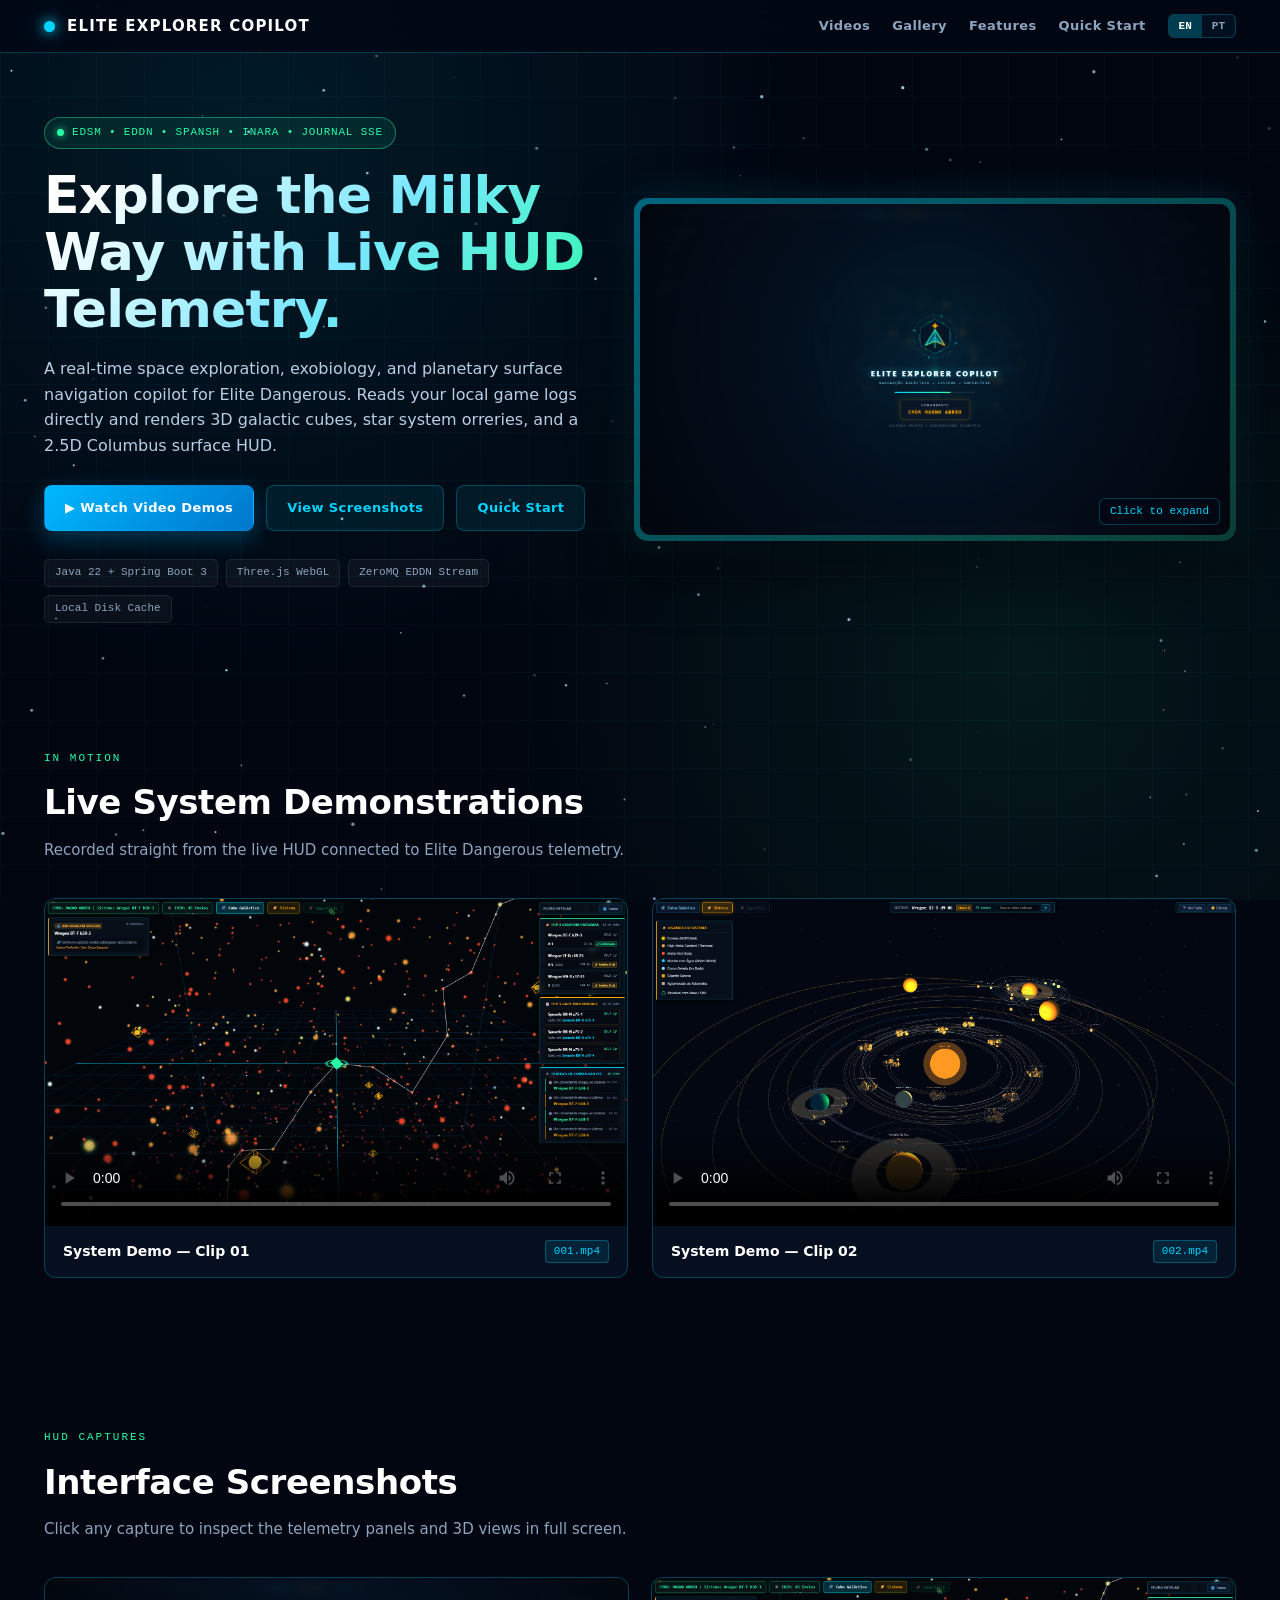
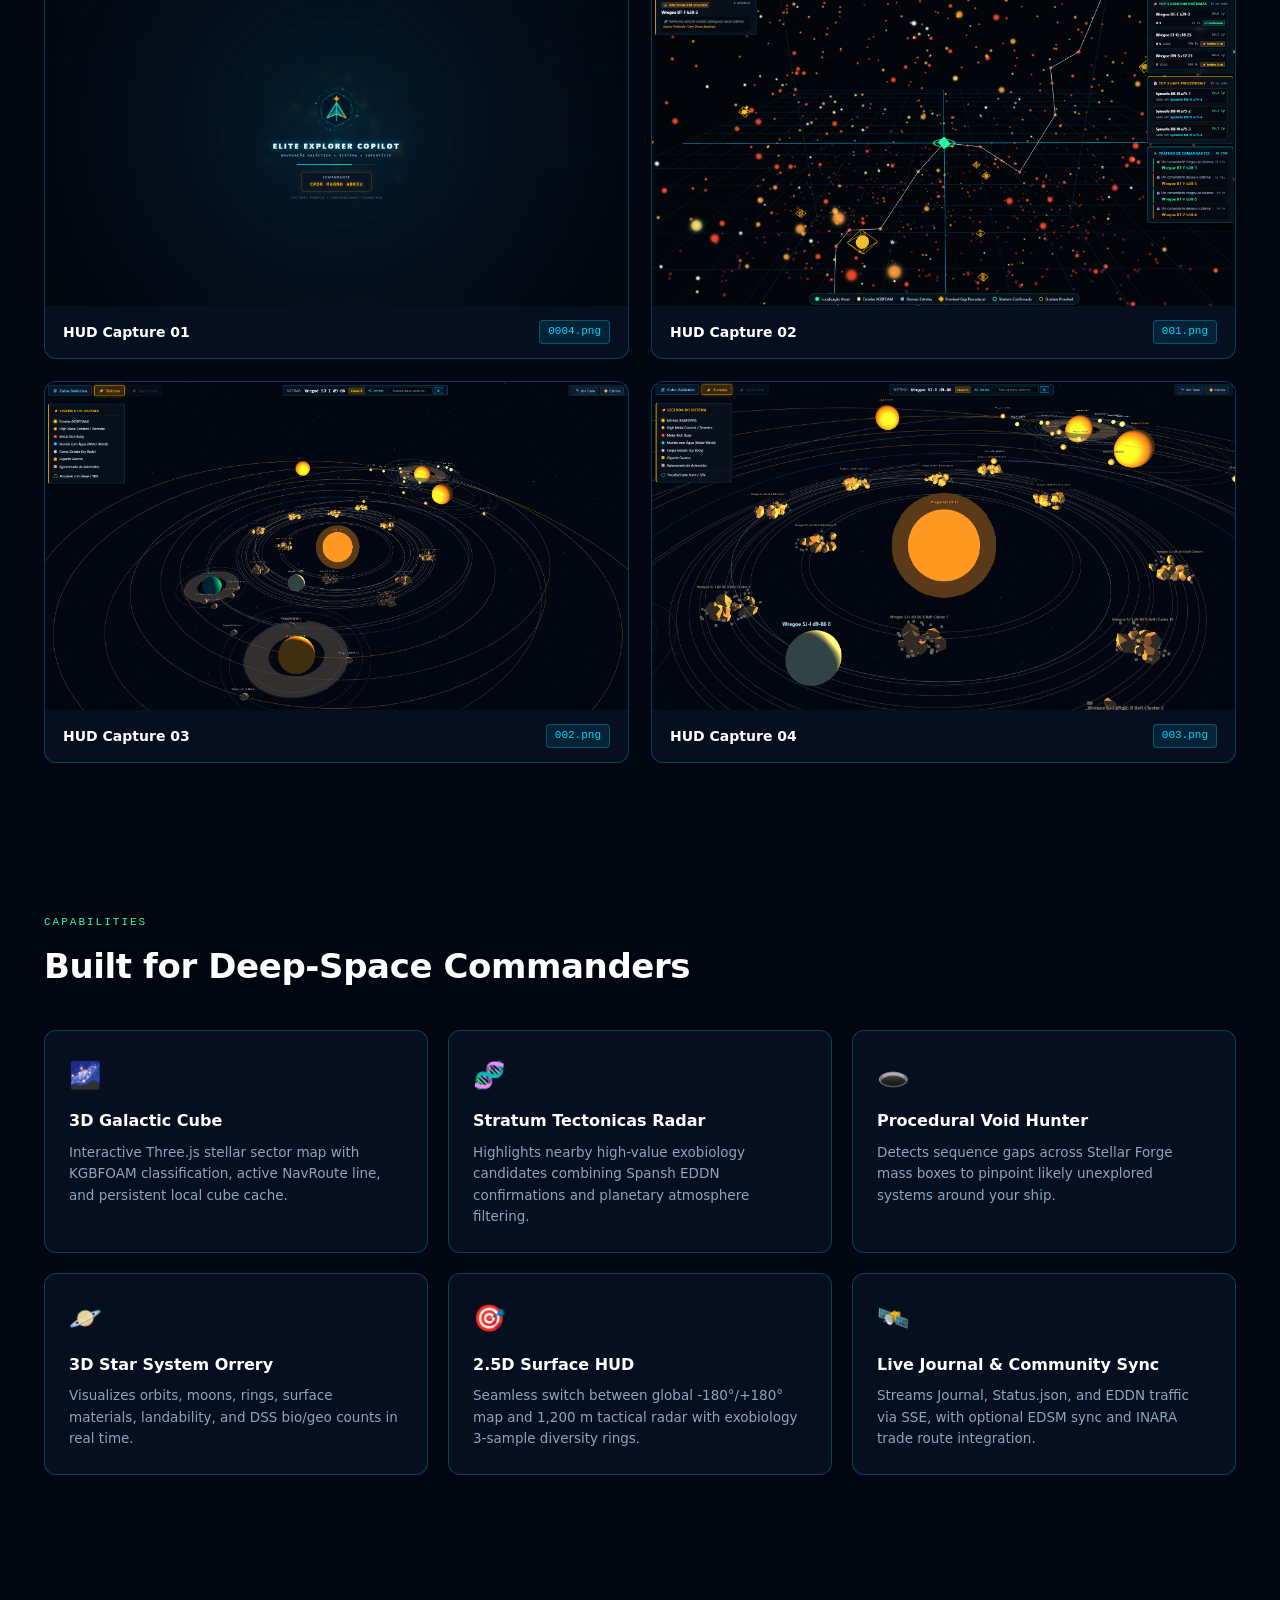
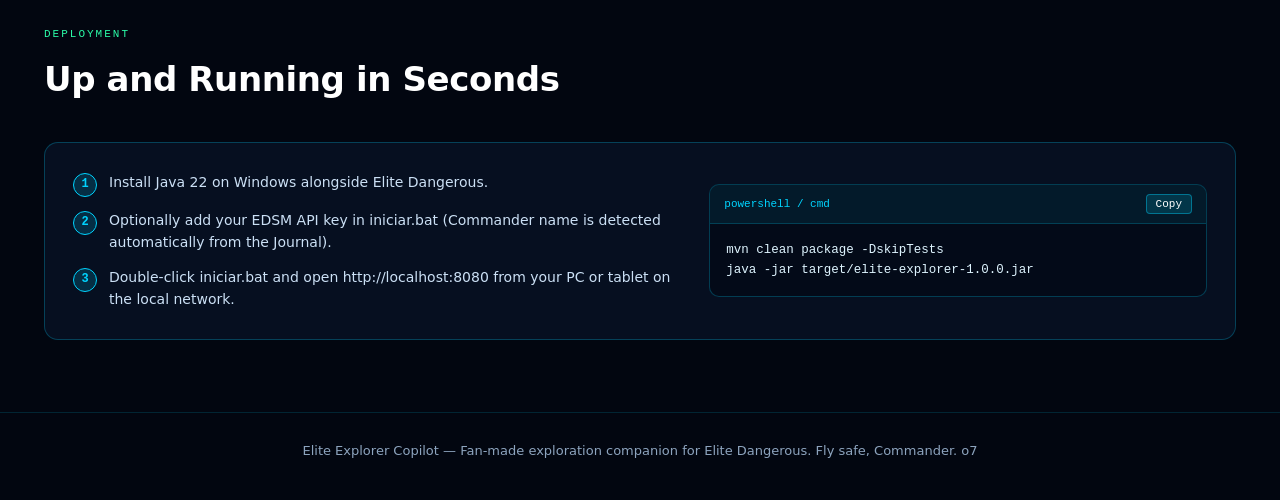
==== docs/index.html @ 56925054 "Moving page to docs folder" ====
<!DOCTYPE html>
<html lang="en">
<head>
    <meta charset="UTF-8">
    <meta name="viewport" content="width=device-width, initial-scale=1.0">
    <title>Elite Explorer Copilot — Galactic, System &amp; Surface Navigation</title>
    <style>
        :root {
            --bg-deep: #020610;
            --bg-panel: rgba(8, 19, 38, 0.78);
            --bg-panel-solid: #081326;
            --border-cyan: rgba(0, 212, 255, 0.25);
            --border-bright: rgba(0, 212, 255, 0.65);
            --cyan: #00d4ff;
            --emerald: #2bfca8;
            --amber: #ffaa00;
            --text-main: #e6f3ff;
            --text-muted: #8da4be;
            --font-sans: 'Segoe UI', system-ui, -apple-system, BlinkMacSystemFont, Roboto, sans-serif;
            --font-mono: 'Cascadia Code', 'Fira Code', Consolas, monospace;
        }

        * {
            box-sizing: border-box;
            margin: 0;
            padding: 0;
        }

        html {
            scroll-behavior: smooth;
        }

        body {
            background: var(--bg-deep);
            color: var(--text-main);
            font-family: var(--font-sans);
            line-height: 1.6;
            overflow-x: hidden;
        }

        /* Starfield background canvas */
        #starfield {
            position: fixed;
            inset: 0;
            width: 100%;
            height: 100%;
            z-index: -2;
            pointer-events: none;
        }

        .bg-grid-overlay {
            position: fixed;
            inset: 0;
            z-index: -1;
            pointer-events: none;
            background-image:
                radial-gradient(circle at 20% 15%, rgba(0, 212, 255, 0.10), transparent 45%),
                radial-gradient(circle at 80% 75%, rgba(43, 252, 168, 0.08), transparent 45%),
                linear-gradient(rgba(0, 212, 255, 0.03) 1px, transparent 1px),
                linear-gradient(90deg, rgba(0, 212, 255, 0.03) 1px, transparent 1px);
            background-size: 100% 100%, 100% 100%, 48px 48px, 48px 48px;
        }

        /* Navbar */
        .navbar {
            position: sticky;
            top: 0;
            z-index: 100;
            backdrop-filter: blur(14px);
            background: rgba(2, 8, 20, 0.85);
            border-bottom: 1px solid var(--border-cyan);
        }

        .nav-inner {
            max-width: 1240px;
            margin: 0 auto;
            padding: 14px 24px;
            display: flex;
            align-items: center;
            justify-content: space-between;
            gap: 16px;
        }

        .brand {
            display: flex;
            align-items: center;
            gap: 12px;
            text-decoration: none;
            color: #fff;
            font-weight: 700;
            letter-spacing: 1.2px;
            font-size: 15px;
            text-transform: uppercase;
        }

        .brand-dot {
            width: 11px;
            height: 11px;
            border-radius: 50%;
            background: var(--cyan);
            box-shadow: 0 0 12px var(--cyan), 0 0 24px rgba(0, 212, 255, 0.5);
        }

        .nav-links {
            display: flex;
            align-items: center;
            gap: 22px;
            flex-wrap: wrap;
        }

        .nav-links a {
            color: var(--text-muted);
            text-decoration: none;
            font-size: 13px;
            font-weight: 600;
            letter-spacing: 0.4px;
            transition: color 0.2s;
        }

        .nav-links a:hover {
            color: var(--cyan);
        }

        .lang-switch {
            display: inline-flex;
            border: 1px solid var(--border-cyan);
            border-radius: 6px;
            overflow: hidden;
            background: rgba(0, 212, 255, 0.05);
        }

        .lang-btn {
            background: transparent;
            border: none;
            color: var(--text-muted);
            font-family: var(--font-mono);
            font-size: 11px;
            font-weight: 700;
            padding: 5px 10px;
            cursor: pointer;
            transition: all 0.2s;
        }

        .lang-btn.active {
            background: rgba(0, 212, 255, 0.22);
            color: #fff;
        }

        /* Layout */
        .container {
            max-width: 1240px;
            margin: 0 auto;
            padding: 0 24px;
        }

        section {
            padding: 72px 0;
        }

        .section-header {
            margin-bottom: 36px;
        }

        .section-kicker {
            display: inline-block;
            font-family: var(--font-mono);
            font-size: 11px;
            letter-spacing: 2px;
            text-transform: uppercase;
            color: var(--emerald);
            margin-bottom: 8px;
        }

        .section-title {
            font-size: clamp(24px, 3vw, 34px);
            font-weight: 800;
            letter-spacing: -0.4px;
            color: #fff;
        }

        .section-subtitle {
            color: var(--text-muted);
            max-width: 680px;
            margin-top: 8px;
            font-size: 15px;
        }

        /* Hero */
        .hero {
            padding: 64px 0 48px;
        }

        .hero-grid {
            display: grid;
            grid-template-columns: 1.05fr 1.15fr;
            gap: 40px;
            align-items: center;
        }

        .status-pill {
            display: inline-flex;
            align-items: center;
            gap: 8px;
            padding: 6px 12px;
            border-radius: 999px;
            border: 1px solid rgba(43, 252, 168, 0.4);
            background: rgba(43, 252, 168, 0.08);
            color: var(--emerald);
            font-family: var(--font-mono);
            font-size: 11px;
            letter-spacing: 0.8px;
            margin-bottom: 18px;
        }

        .pulse {
            width: 7px;
            height: 7px;
            border-radius: 50%;
            background: var(--emerald);
            box-shadow: 0 0 8px var(--emerald);
            animation: pulseAnim 1.8s infinite ease-in-out;
        }

        @keyframes pulseAnim {
            0%, 100% { transform: scale(0.9); opacity: 0.65; }
            50% { transform: scale(1.25); opacity: 1; }
        }

        .hero h1 {
            font-size: clamp(32px, 4.4vw, 52px);
            line-height: 1.1;
            font-weight: 900;
            letter-spacing: -0.8px;
            margin-bottom: 18px;
            background: linear-gradient(135deg, #ffffff 10%, #7ae7ff 55%, #2bfca8 100%);
            -webkit-background-clip: text;
            background-clip: text;
            color: transparent;
        }

        .hero-desc {
            font-size: 16px;
            color: #b9cee4;
            margin-bottom: 26px;
            max-width: 560px;
        }

        .hero-actions {
            display: flex;
            flex-wrap: wrap;
            gap: 12px;
            margin-bottom: 28px;
        }

        .btn {
            display: inline-flex;
            align-items: center;
            gap: 8px;
            padding: 12px 20px;
            border-radius: 8px;
            font-size: 13px;
            font-weight: 700;
            letter-spacing: 0.4px;
            text-decoration: none;
            cursor: pointer;
            border: 1px solid transparent;
            transition: transform 0.18s, box-shadow 0.2s, border-color 0.2s, background 0.2s;
        }

        .btn:hover {
            transform: translateY(-2px);
        }

        .btn-primary {
            background: linear-gradient(135deg, #00b8ff, #0077cc);
            color: #fff;
            box-shadow: 0 8px 24px rgba(0, 180, 255, 0.28);
        }

        .btn-secondary {
            background: rgba(0, 212, 255, 0.08);
            border-color: var(--border-cyan);
            color: var(--cyan);
        }

        .btn-secondary:hover {
            border-color: var(--border-bright);
            background: rgba(0, 212, 255, 0.14);
        }

        .tech-badges {
            display: flex;
            flex-wrap: wrap;
            gap: 8px;
        }

        .tech-badge {
            font-family: var(--font-mono);
            font-size: 11px;
            color: var(--text-muted);
            padding: 4px 10px;
            border-radius: 5px;
            background: rgba(255, 255, 255, 0.04);
            border: 1px solid rgba(255, 255, 255, 0.08);
        }

        .hero-frame {
            position: relative;
            border-radius: 14px;
            padding: 6px;
            background: linear-gradient(145deg, rgba(0, 212, 255, 0.45), rgba(43, 252, 168, 0.2));
            box-shadow: 0 24px 60px rgba(0, 0, 0, 0.65), 0 0 40px rgba(0, 212, 255, 0.14);
            cursor: zoom-in;
        }

        .hero-frame img {
            width: 100%;
            display: block;
            border-radius: 10px;
            background: #020813;
        }

        .hero-frame-tag {
            position: absolute;
            bottom: 16px;
            right: 16px;
            background: rgba(2, 8, 20, 0.85);
            border: 1px solid var(--border-cyan);
            color: var(--cyan);
            font-family: var(--font-mono);
            font-size: 11px;
            padding: 4px 10px;
            border-radius: 6px;
        }

        /* Video Showcase */
        .video-grid {
            display: grid;
            grid-template-columns: repeat(2, minmax(0, 1fr));
            gap: 24px;
        }

        .media-card {
            background: var(--bg-panel);
            border: 1px solid var(--border-cyan);
            border-radius: 12px;
            overflow: hidden;
            transition: transform 0.22s, border-color 0.22s, box-shadow 0.22s;
        }

        .media-card:hover {
            transform: translateY(-4px);
            border-color: var(--border-bright);
            box-shadow: 0 18px 42px rgba(0, 212, 255, 0.14);
        }

        .video-wrapper {
            position: relative;
            background: #000;
            aspect-ratio: 16 / 9;
        }

        .video-wrapper video {
            width: 100%;
            height: 100%;
            display: block;
            object-fit: cover;
        }

        .media-meta {
            padding: 14px 18px;
            display: flex;
            align-items: center;
            justify-content: space-between;
            gap: 12px;
        }

        .media-title {
            font-size: 14px;
            font-weight: 700;
            color: #fff;
        }

        .media-code {
            font-family: var(--font-mono);
            font-size: 11px;
            color: var(--cyan);
            background: rgba(0, 212, 255, 0.1);
            border: 1px solid rgba(0, 212, 255, 0.3);
            padding: 2px 8px;
            border-radius: 4px;
        }

        /* Screenshots Gallery */
        .gallery-grid {
            display: grid;
            grid-template-columns: repeat(2, minmax(0, 1fr));
            gap: 22px;
        }

        .shot-card {
            position: relative;
            background: var(--bg-panel);
            border: 1px solid var(--border-cyan);
            border-radius: 12px;
            overflow: hidden;
            cursor: zoom-in;
            transition: transform 0.22s, border-color 0.22s, box-shadow 0.22s;
        }

        .shot-card:hover {
            transform: translateY(-4px);
            border-color: var(--emerald);
            box-shadow: 0 18px 42px rgba(43, 252, 168, 0.14);
        }

        .shot-card img {
            width: 100%;
            aspect-ratio: 16 / 9;
            object-fit: cover;
            display: block;
            background: #020813;
            transition: transform 0.35s ease;
        }

        .shot-card:hover img {
            transform: scale(1.02);
        }

        /* Features */
        .features-grid {
            display: grid;
            grid-template-columns: repeat(3, minmax(0, 1fr));
            gap: 20px;
        }

        .feature-card {
            background: var(--bg-panel);
            border: 1px solid var(--border-cyan);
            border-radius: 12px;
            padding: 24px;
            transition: border-color 0.2s, transform 0.2s;
        }

        .feature-card:hover {
            border-color: var(--border-bright);
            transform: translateY(-3px);
        }

        .feature-icon {
            font-size: 26px;
            margin-bottom: 12px;
            display: inline-block;
        }

        .feature-card h3 {
            font-size: 16px;
            color: #fff;
            margin-bottom: 8px;
        }

        .feature-card p {
            font-size: 13.5px;
            color: var(--text-muted);
        }

        /* Quick Start */
        .quickstart-box {
            background: var(--bg-panel);
            border: 1px solid var(--border-cyan);
            border-radius: 14px;
            padding: 28px;
            display: grid;
            grid-template-columns: 1.1fr 0.9fr;
            gap: 28px;
            align-items: center;
        }

        .steps-list {
            list-style: none;
            display: grid;
            gap: 12px;
        }

        .steps-list li {
            display: flex;
            align-items: flex-start;
            gap: 12px;
            font-size: 14px;
            color: #cbe0f5;
        }

        .step-num {
            flex-shrink: 0;
            width: 24px;
            height: 24px;
            border-radius: 50%;
            background: rgba(0, 212, 255, 0.16);
            border: 1px solid var(--cyan);
            color: var(--cyan);
            font-family: var(--font-mono);
            font-size: 12px;
            font-weight: 700;
            display: grid;
            place-items: center;
            margin-top: 2px;
        }

        .code-panel {
            background: #030a18;
            border: 1px solid rgba(0, 212, 255, 0.25);
            border-radius: 10px;
            overflow: hidden;
        }

        .code-header {
            display: flex;
            justify-content: space-between;
            align-items: center;
            padding: 9px 14px;
            background: rgba(0, 212, 255, 0.08);
            border-bottom: 1px solid rgba(0, 212, 255, 0.2);
            font-family: var(--font-mono);
            font-size: 11px;
            color: var(--cyan);
        }

        .copy-btn {
            background: rgba(0, 212, 255, 0.15);
            border: 1px solid rgba(0, 212, 255, 0.4);
            color: #fff;
            border-radius: 4px;
            font-family: var(--font-mono);
            font-size: 11px;
            padding: 3px 9px;
            cursor: pointer;
        }

        pre {
            padding: 16px;
            font-family: var(--font-mono);
            font-size: 12.5px;
            color: #dff5ff;
            overflow-x: auto;
        }

        /* Lightbox */
        .lightbox {
            position: fixed;
            inset: 0;
            z-index: 999;
            background: rgba(2, 6, 16, 0.92);
            backdrop-filter: blur(8px);
            display: none;
            align-items: center;
            justify-content: center;
            padding: 24px;
        }

        .lightbox.open {
            display: flex;
        }

        .lightbox img {
            max-width: min(94vw, 1500px);
            max-height: 88vh;
            border-radius: 10px;
            border: 1px solid var(--border-bright);
            box-shadow: 0 24px 80px rgba(0, 0, 0, 0.85);
        }

        .lightbox-btn {
            position: fixed;
            background: rgba(8, 19, 38, 0.85);
            border: 1px solid var(--border-bright);
            color: #fff;
            width: 42px;
            height: 42px;
            border-radius: 50%;
            font-size: 18px;
            cursor: pointer;
            display: grid;
            place-items: center;
        }

        .lightbox-close { top: 20px; right: 24px; }
        .lightbox-prev { left: 20px; top: 50%; transform: translateY(-50%); }
        .lightbox-next { right: 20px; top: 50%; transform: translateY(-50%); }

        footer {
            border-top: 1px solid rgba(0, 212, 255, 0.15);
            padding: 28px 0 42px;
            text-align: center;
            color: var(--text-muted);
            font-size: 13px;
        }

        @media (max-width: 960px) {
            .hero-grid,
            .video-grid,
            .gallery-grid,
            .quickstart-box {
                grid-template-columns: 1fr;
            }
            .features-grid {
                grid-template-columns: repeat(2, minmax(0, 1fr));
            }
        }

        @media (max-width: 620px) {
            .features-grid {
                grid-template-columns: 1fr;
            }
            .nav-links {
                gap: 12px;
            }
        }
    </style>
</head>
<body>
    <canvas id="starfield"></canvas>
    <div class="bg-grid-overlay"></div>

    <header class="navbar">
        <div class="nav-inner">
            <a href="#top" class="brand">
                <span class="brand-dot"></span>
                <span>ELITE EXPLORER COPILOT</span>
            </a>
            <nav class="nav-links">
                <a href="#videos" data-i18n="navVideos">Videos</a>
                <a href="#gallery" data-i18n="navGallery">Gallery</a>
                <a href="#features" data-i18n="navFeatures">Features</a>
                <a href="#quickstart" data-i18n="navQuickstart">Quick Start</a>
                <div class="lang-switch" role="group" aria-label="Language switch">
                    <button class="lang-btn active" id="btnEn" type="button">EN</button>
                    <button class="lang-btn" id="btnPt" type="button">PT</button>
                </div>
            </nav>
        </div>
    </header>

    <main id="top" class="container">
        <!-- HERO -->
        <section class="hero">
            <div class="hero-grid">
                <div>
                    <div class="status-pill">
                        <span class="pulse"></span>
                        <span>EDSM • EDDN • SPANSH • INARA • JOURNAL SSE</span>
                    </div>
                    <h1 data-i18n="heroTitle">Explore the Milky Way with Live HUD Telemetry.</h1>
                    <p class="hero-desc" data-i18n="heroDesc">
                        A real-time space exploration, exobiology, and planetary surface navigation copilot for Elite Dangerous.
                        Reads your local game logs directly and renders 3D galactic cubes, star system orreries, and a 2.5D Columbus surface HUD.
                    </p>
                    <div class="hero-actions">
                        <a href="#videos" class="btn btn-primary" data-i18n="ctaVideos">▶ Watch Video Demos</a>
                        <a href="#gallery" class="btn btn-secondary" data-i18n="ctaGallery">View Screenshots</a>
                        <a href="#quickstart" class="btn btn-secondary" data-i18n="ctaDocs">Quick Start</a>
                    </div>
                    <div class="tech-badges">
                        <span class="tech-badge">Java 22 + Spring Boot 3</span>
                        <span class="tech-badge">Three.js WebGL</span>
                        <span class="tech-badge">ZeroMQ EDDN Stream</span>
                        <span class="tech-badge">Local Disk Cache</span>
                    </div>
                </div>

                <div class="hero-frame" data-lightbox="./0004.png">
                    <img src="./0004.png" alt="Elite Explorer Copilot main interface" loading="eager">
                    <span class="hero-frame-tag" data-i18n="clickZoom">Click to expand</span>
                </div>
            </div>
        </section>

        <!-- VIDEOS -->
        <section id="videos">
            <div class="section-header">
                <span class="section-kicker" data-i18n="videosKicker">IN MOTION</span>
                <h2 class="section-title" data-i18n="videosTitle">Live System Demonstrations</h2>
                <p class="section-subtitle" data-i18n="videosSub">
                    Recorded straight from the live HUD connected to Elite Dangerous telemetry.
                </p>
            </div>

            <div class="video-grid">
                <article class="media-card">
                    <div class="video-wrapper">
                        <video controls playsinline preload="metadata" poster="./001.png">
                            <source src="./001.mp4" type="video/mp4">
                        </video>
                    </div>
                    <div class="media-meta">
                        <span class="media-title" data-i18n="video1Title">System Demo — Clip 01</span>
                        <span class="media-code">001.mp4</span>
                    </div>
                </article>

                <article class="media-card">
                    <div class="video-wrapper">
                        <video controls playsinline preload="metadata" poster="./002.png">
                            <source src="./002.mp4" type="video/mp4">
                        </video>
                    </div>
                    <div class="media-meta">
                        <span class="media-title" data-i18n="video2Title">System Demo — Clip 02</span>
                        <span class="media-code">002.mp4</span>
                    </div>
                </article>
            </div>
        </section>

        <!-- GALLERY -->
        <section id="gallery">
            <div class="section-header">
                <span class="section-kicker" data-i18n="galleryKicker">HUD CAPTURES</span>
                <h2 class="section-title" data-i18n="galleryTitle">Interface Screenshots</h2>
                <p class="section-subtitle" data-i18n="gallerySub">
                    Click any capture to inspect the telemetry panels and 3D views in full screen.
                </p>
            </div>

            <div class="gallery-grid">
                <figure class="shot-card" data-lightbox="./0004.png">
                    <img src="./0004.png" alt="Elite Explorer Copilot capture 0004" loading="lazy">
                    <figcaption class="media-meta">
                        <span class="media-title" data-i18n="shot1">HUD Capture 01</span>
                        <span class="media-code">0004.png</span>
                    </figcaption>
                </figure>

                <figure class="shot-card" data-lightbox="./001.png">
                    <img src="./001.png" alt="Elite Explorer Copilot capture 001" loading="lazy">
                    <figcaption class="media-meta">
                        <span class="media-title" data-i18n="shot2">HUD Capture 02</span>
                        <span class="media-code">001.png</span>
                    </figcaption>
                </figure>

                <figure class="shot-card" data-lightbox="./002.png">
                    <img src="./002.png" alt="Elite Explorer Copilot capture 002" loading="lazy">
                    <figcaption class="media-meta">
                        <span class="media-title" data-i18n="shot3">HUD Capture 03</span>
                        <span class="media-code">002.png</span>
                    </figcaption>
                </figure>

                <figure class="shot-card" data-lightbox="./003.png">
                    <img src="./003.png" alt="Elite Explorer Copilot capture 003" loading="lazy">
                    <figcaption class="media-meta">
                        <span class="media-title" data-i18n="shot4">HUD Capture 04</span>
                        <span class="media-code">003.png</span>
                    </figcaption>
                </figure>
            </div>
        </section>

        <!-- FEATURES -->
        <section id="features">
            <div class="section-header">
                <span class="section-kicker" data-i18n="featuresKicker">CAPABILITIES</span>
                <h2 class="section-title" data-i18n="featuresTitle">Built for Deep-Space Commanders</h2>
            </div>

            <div class="features-grid">
                <div class="feature-card">
                    <span class="feature-icon">🌌</span>
                    <h3 data-i18n="f1Title">3D Galactic Cube</h3>
                    <p data-i18n="f1Desc">Interactive Three.js stellar sector map with KGBFOAM classification, active NavRoute line, and persistent local cube cache.</p>
                </div>

                <div class="feature-card">
                    <span class="feature-icon">🧬</span>
                    <h3 data-i18n="f2Title">Stratum Tectonicas Radar</h3>
                    <p data-i18n="f2Desc">Highlights nearby high-value exobiology candidates combining Spansh EDDN confirmations and planetary atmosphere filtering.</p>
                </div>

                <div class="feature-card">
                    <span class="feature-icon">🕳️</span>
                    <h3 data-i18n="f3Title">Procedural Void Hunter</h3>
                    <p data-i18n="f3Desc">Detects sequence gaps across Stellar Forge mass boxes to pinpoint likely unexplored systems around your ship.</p>
                </div>

                <div class="feature-card">
                    <span class="feature-icon">🪐</span>
                    <h3 data-i18n="f4Title">3D Star System Orrery</h3>
                    <p data-i18n="f4Desc">Visualizes orbits, moons, rings, surface materials, landability, and DSS bio/geo counts in real time.</p>
                </div>

                <div class="feature-card">
                    <span class="feature-icon">🎯</span>
                    <h3 data-i18n="f5Title">2.5D Surface HUD</h3>
                    <p data-i18n="f5Desc">Seamless switch between global -180°/+180° map and 1,200 m tactical radar with exobiology 3-sample diversity rings.</p>
                </div>

                <div class="feature-card">
                    <span class="feature-icon">🛰️</span>
                    <h3 data-i18n="f6Title">Live Journal &amp; Community Sync</h3>
                    <p data-i18n="f6Desc">Streams Journal, Status.json, and EDDN traffic via SSE, with optional EDSM sync and INARA trade route integration.</p>
                </div>
            </div>
        </section>

        <!-- QUICK START -->
        <section id="quickstart">
            <div class="section-header">
                <span class="section-kicker" data-i18n="qsKicker">DEPLOYMENT</span>
                <h2 class="section-title" data-i18n="qsTitle">Up and Running in Seconds</h2>
            </div>

            <div class="quickstart-box">
                <ol class="steps-list">
                    <li>
                        <span class="step-num">1</span>
                        <span data-i18n="qs1">Install Java 22 on Windows alongside Elite Dangerous.</span>
                    </li>
                    <li>
                        <span class="step-num">2</span>
                        <span data-i18n="qs2">Optionally add your EDSM API key in iniciar.bat (Commander name is detected automatically from the Journal).</span>
                    </li>
                    <li>
                        <span class="step-num">3</span>
                        <span data-i18n="qs3">Double-click iniciar.bat and open http://localhost:8080 from your PC or tablet on the local network.</span>
                    </li>
                </ol>

                <div class="code-panel">
                    <div class="code-header">
                        <span>powershell / cmd</span>
                        <button class="copy-btn" id="copyBtn" type="button" data-i18n="copy">Copy</button>
                    </div>
                    <pre id="codeBlock">mvn clean package -DskipTests
java -jar target/elite-explorer-1.0.0.jar</pre>
                </div>
            </div>
        </section>
    </main>

    <footer>
        <div class="container">
            <p data-i18n="footerText">Elite Explorer Copilot — Fan-made exploration companion for Elite Dangerous. Fly safe, Commander. o7</p>
        </div>
    </footer>

    <!-- Lightbox Modal -->
    <div id="lightbox" class="lightbox" aria-hidden="true">
        <button class="lightbox-btn lightbox-close" id="lbClose" type="button" aria-label="Close">✕</button>
        <button class="lightbox-btn lightbox-prev" id="lbPrev" type="button" aria-label="Previous">‹</button>
        <img id="lbImg" src="" alt="Expanded capture">
        <button class="lightbox-btn lightbox-next" id="lbNext" type="button" aria-label="Next">›</button>
    </div>

    <script>
        // Animated subtle starfield
        (function initStarfield() {
            const canvas = document.getElementById('starfield');
            const ctx = canvas.getContext('2d');
            let stars = [];

            function resize() {
                canvas.width = window.innerWidth;
                canvas.height = window.innerHeight;
                const count = Math.min(180, Math.floor((canvas.width * canvas.height) / 10000));
                stars = Array.from({ length: count }, () => ({
                    x: Math.random() * canvas.width,
                    y: Math.random() * canvas.height,
                    r: Math.random() * 1.4 + 0.3,
                    a: Math.random() * 0.7 + 0.2,
                    v: (Math.random() - 0.5) * 0.15
                }));
            }

            function tick() {
                ctx.clearRect(0, 0, canvas.width, canvas.height);
                for (const s of stars) {
                    s.y += s.v;
                    if (s.y < 0) s.y = canvas.height;
                    if (s.y > canvas.height) s.y = 0;
                    ctx.fillStyle = `rgba(180, 230, 255, ${s.a})`;
                    ctx.beginPath();
                    ctx.arc(s.x, s.y, s.r, 0, Math.PI * 2);
                    ctx.fill();
                }
                requestAnimationFrame(tick);
            }

            window.addEventListener('resize', resize);
            resize();
            tick();
        })();

        // Lightbox gallery
        (function initLightbox() {
            const sources = ['./0004.png', './001.png', './002.png', './003.png'];
            const modal = document.getElementById('lightbox');
            const lbImg = document.getElementById('lbImg');
            let currentIdx = 0;

            function showAt(idx) {
                currentIdx = (idx + sources.length) % sources.length;
                lbImg.src = sources[currentIdx];
                modal.classList.add('open');
                modal.setAttribute('aria-hidden', 'false');
            }

            function close() {
                modal.classList.remove('open');
                modal.setAttribute('aria-hidden', 'true');
            }

            document.querySelectorAll('[data-lightbox]').forEach(el => {
                el.addEventListener('click', () => {
                    const src = el.getAttribute('data-lightbox');
                    const idx = sources.indexOf(src);
                    showAt(idx >= 0 ? idx : 0);
                });
            });

            document.getElementById('lbClose').addEventListener('click', close);
            document.getElementById('lbPrev').addEventListener('click', (e) => { e.stopPropagation(); showAt(currentIdx - 1); });
            document.getElementById('lbNext').addEventListener('click', (e) => { e.stopPropagation(); showAt(currentIdx + 1); });
            modal.addEventListener('click', (e) => { if (e.target === modal) close(); });
            document.addEventListener('keydown', (e) => {
                if (!modal.classList.contains('open')) return;
                if (e.key === 'Escape') close();
                if (e.key === 'ArrowLeft') showAt(currentIdx - 1);
                if (e.key === 'ArrowRight') showAt(currentIdx + 1);
            });
        })();

        // Copy button
        document.getElementById('copyBtn').addEventListener('click', async () => {
            const text = document.getElementById('codeBlock').textContent;
            const btn = document.getElementById('copyBtn');
            try {
                await navigator.clipboard.writeText(text);
                const old = btn.textContent;
                btn.textContent = '✓';
                setTimeout(() => { btn.textContent = old; }, 1500);
            } catch (_) {}
        });

        // Bilingual EN / PT switcher
        const translations = {
            en: {
                navVideos: 'Videos',
                navGallery: 'Gallery',
                navFeatures: 'Features',
                navQuickstart: 'Quick Start',
                heroTitle: 'Explore the Milky Way with Live HUD Telemetry.',
                heroDesc: 'A real-time space exploration, exobiology, and planetary surface navigation copilot for Elite Dangerous. Reads your local game logs directly and renders 3D galactic cubes, star system orreries, and a 2.5D Columbus surface HUD.',
                ctaVideos: '▶ Watch Video Demos',
                ctaGallery: 'View Screenshots',
                ctaDocs: 'Quick Start',
                clickZoom: 'Click to expand',
                videosKicker: 'IN MOTION',
                videosTitle: 'Live System Demonstrations',
                videosSub: 'Recorded straight from the live HUD connected to Elite Dangerous telemetry.',
                video1Title: 'System Demo — Clip 01',
                video2Title: 'System Demo — Clip 02',
                galleryKicker: 'HUD CAPTURES',
                galleryTitle: 'Interface Screenshots',
                gallerySub: 'Click any capture to inspect the telemetry panels and 3D views in full screen.',
                shot1: 'HUD Capture 01',
                shot2: 'HUD Capture 02',
                shot3: 'HUD Capture 03',
                shot4: 'HUD Capture 04',
                featuresKicker: 'CAPABILITIES',
                featuresTitle: 'Built for Deep-Space Commanders',
                f1Title: '3D Galactic Cube',
                f1Desc: 'Interactive Three.js stellar sector map with KGBFOAM classification, active NavRoute line, and persistent local cube cache.',
                f2Title: 'Stratum Tectonicas Radar',
                f2Desc: 'Highlights nearby high-value exobiology candidates combining Spansh EDDN confirmations and planetary atmosphere filtering.',
                f3Title: 'Procedural Void Hunter',
                f3Desc: 'Detects sequence gaps across Stellar Forge mass boxes to pinpoint likely unexplored systems around your ship.',
                f4Title: '3D Star System Orrery',
                f4Desc: 'Visualizes orbits, moons, rings, surface materials, landability, and DSS bio/geo counts in real time.',
                f5Title: '2.5D Surface HUD',
                f5Desc: 'Seamless switch between global -180°/+180° map and 1,200 m tactical radar with exobiology 3-sample diversity rings.',
                f6Title: 'Live Journal & Community Sync',
                f6Desc: 'Streams Journal, Status.json, and EDDN traffic via SSE, with optional EDSM sync and INARA trade route integration.',
                qsKicker: 'DEPLOYMENT',
                qsTitle: 'Up and Running in Seconds',
                qs1: 'Install Java 22 on Windows alongside Elite Dangerous.',
                qs2: 'Optionally add your EDSM API key in iniciar.bat (Commander name is detected automatically from the Journal).',
                qs3: 'Double-click iniciar.bat and open http://localhost:8080 from your PC or tablet on the local network.',
                copy: 'Copy',
                footerText: 'Elite Explorer Copilot — Fan-made exploration companion for Elite Dangerous. Fly safe, Commander. o7'
            },
            pt: {
                navVideos: 'Vídeos',
                navGallery: 'Galeria',
                navFeatures: 'Recursos',
                navQuickstart: 'Como Iniciar',
                heroTitle: 'Explore a Via Láctea com Telemetria ao Vivo.',
                heroDesc: 'Um copiloto em tempo real para exploração espacial, exobiologia e navegação de superfície em Elite Dangerous. Lê os logs locais do jogo e renderiza cubos galácticos 3D, orrery do sistema e HUD planetário 2.5D.',
                ctaVideos: '▶ Assistir Demonstrações',
                ctaGallery: 'Ver Capturas',
                ctaDocs: 'Como Iniciar',
                clickZoom: 'Clique para ampliar',
                videosKicker: 'EM AÇÃO',
                videosTitle: 'Demonstrações do Sistema',
                videosSub: 'Gravações diretas da interface conectada à telemetria do Elite Dangerous.',
                video1Title: 'Demonstração — Vídeo 01',
                video2Title: 'Demonstração — Vídeo 02',
                galleryKicker: 'CAPTURAS DO HUD',
                galleryTitle: 'Telas da Interface',
                gallerySub: 'Clique em qualquer imagem para visualizar em tela cheia.',
                shot1: 'Captura do HUD 01',
                shot2: 'Captura do HUD 02',
                shot3: 'Captura do HUD 03',
                shot4: 'Captura do HUD 04',
                featuresKicker: 'FUNCIONALIDADES',
                featuresTitle: 'Projetado para Exploradores',
                f1Title: 'Cubo Galáctico 3D',
                f1Desc: 'Mapa estelar Three.js com classificação KGBFOAM, rota NavRoute ativa e cache persistente em disco.',
                f2Title: 'Radar de Stratum Tectonicas',
                f2Desc: 'Destaca alvos de alta recompensa em exobiologia combinando confirmações do Spansh e filtragem atmosférica.',
                f3Title: 'Caçador de Vazios Procedurais',
                f3Desc: 'Identifica lacunas na numeração da Stellar Forge para apontar possíveis sistemas ainda virgens ao redor da nave.',
                f4Title: 'Orrery 3D do Sistema',
                f4Desc: 'Exibe órbitas, luas, anéis, materiais de superfície, pousabilidade e sinais bio/geo detectados no DSS.',
                f5Title: 'HUD de Superfície 2.5D',
                f5Desc: 'Alternância automática entre mapa global -180°/+180° e radar tático de 1.200 m com odômetro de 3 amostras.',
                f6Title: 'Journal ao Vivo & Comunidade',
                f6Desc: 'Atualização via SSE do Journal/Status.json e tráfego EDDN, com sincronia EDSM opcional e rotas INARA.',
                qsKicker: 'EXECUÇÃO',
                qsTitle: 'Pronto em Poucos Segundos',
                qs1: 'Instale o Java 22 no Windows junto com o Elite Dangerous.',
                qs2: 'Opcionalmente adicione sua chave EDSM no iniciar.bat (o nome do Comandante é lido automaticamente do Journal).',
                qs3: 'Execute o iniciar.bat e acesse http://localhost:8080 no navegador do PC ou tablet na mesma rede.',
                copy: 'Copiar',
                footerText: 'Elite Explorer Copilot — Ferramenta feita por fãs para Elite Dangerous. Voos seguros, Comandante. o7'
            }
        };

        function setLang(lang) {
            const dict = translations[lang] || translations.en;
            document.documentElement.lang = lang === 'pt' ? 'pt-BR' : 'en';
            document.querySelectorAll('[data-i18n]').forEach(el => {
                const key = el.getAttribute('data-i18n');
                if (dict[key]) el.textContent = dict[key];
            });
            document.getElementById('btnEn').classList.toggle('active', lang === 'en');
            document.getElementById('btnPt').classList.toggle('active', lang === 'pt');
        }

        document.getElementById('btnEn').addEventListener('click', () => setLang('en'));
        document.getElementById('btnPt').addEventListener('click', () => setLang('pt'));
    </script>
</body>
</html>
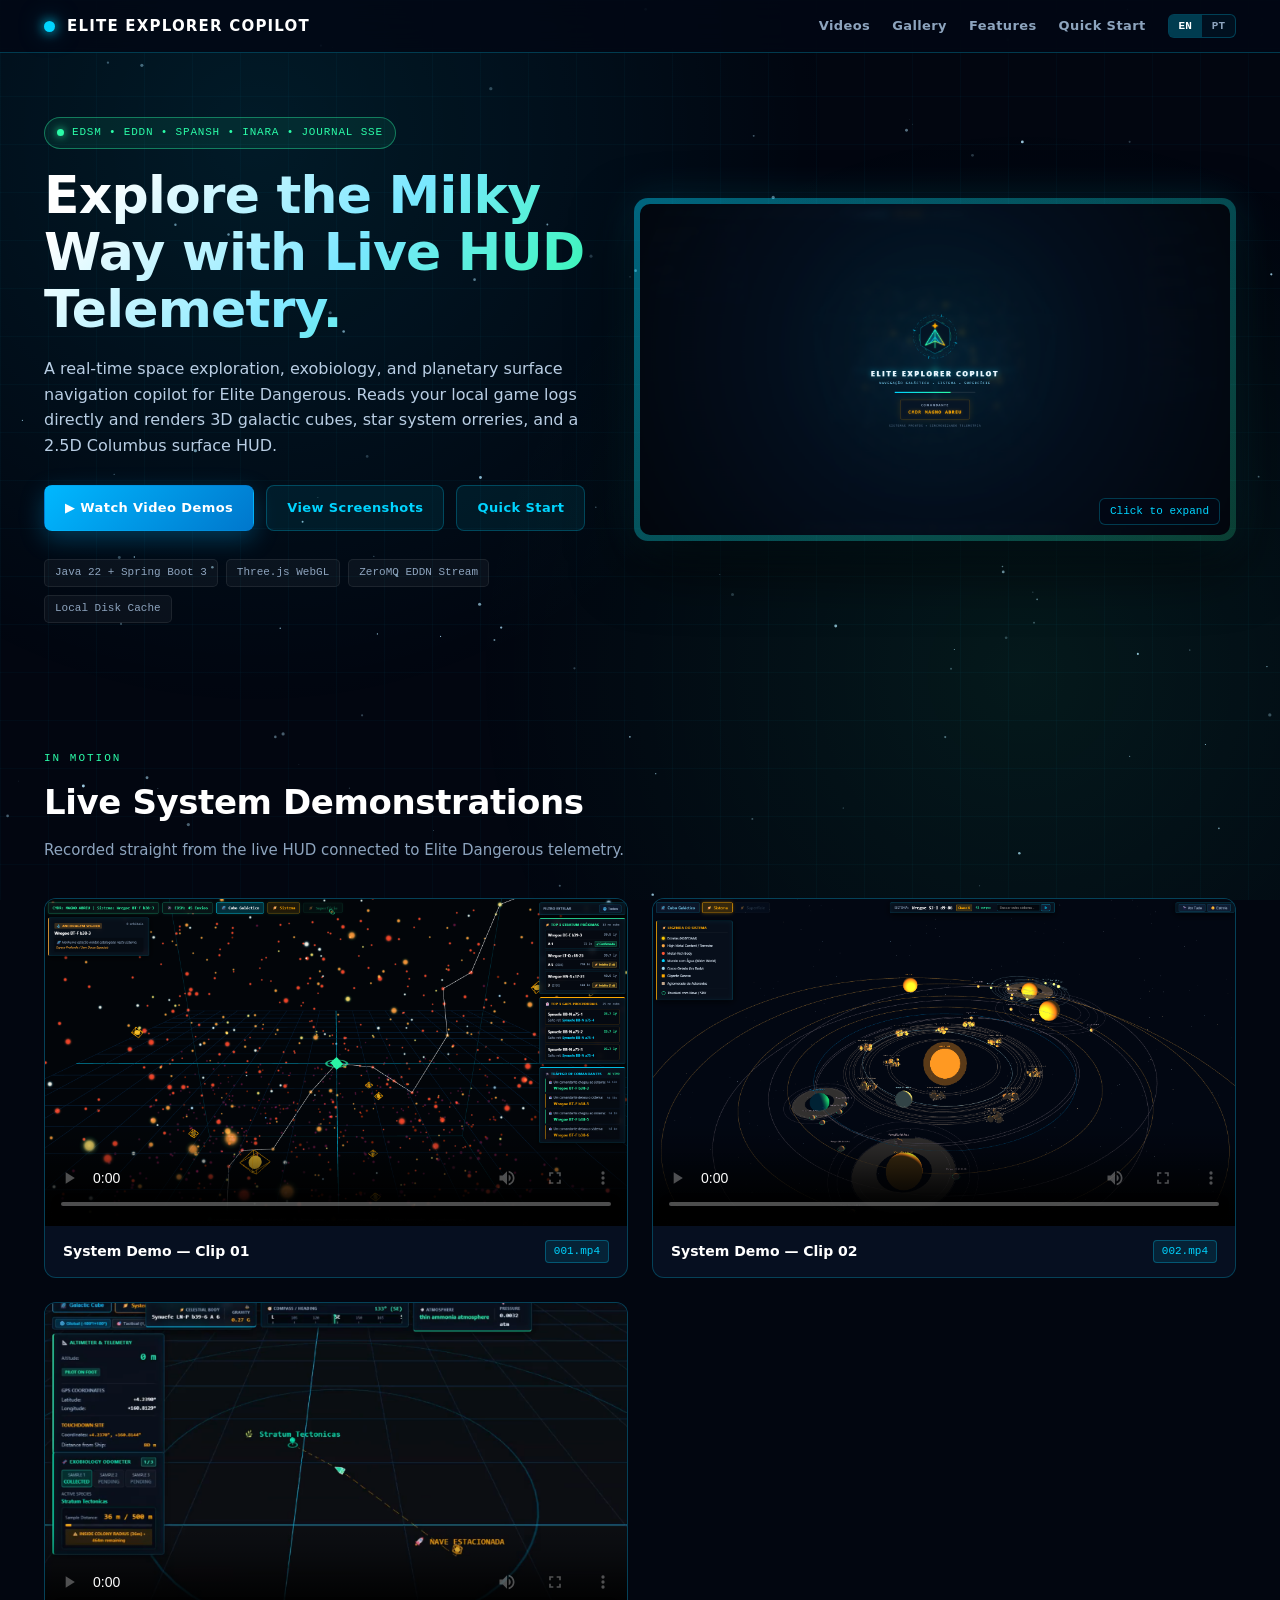
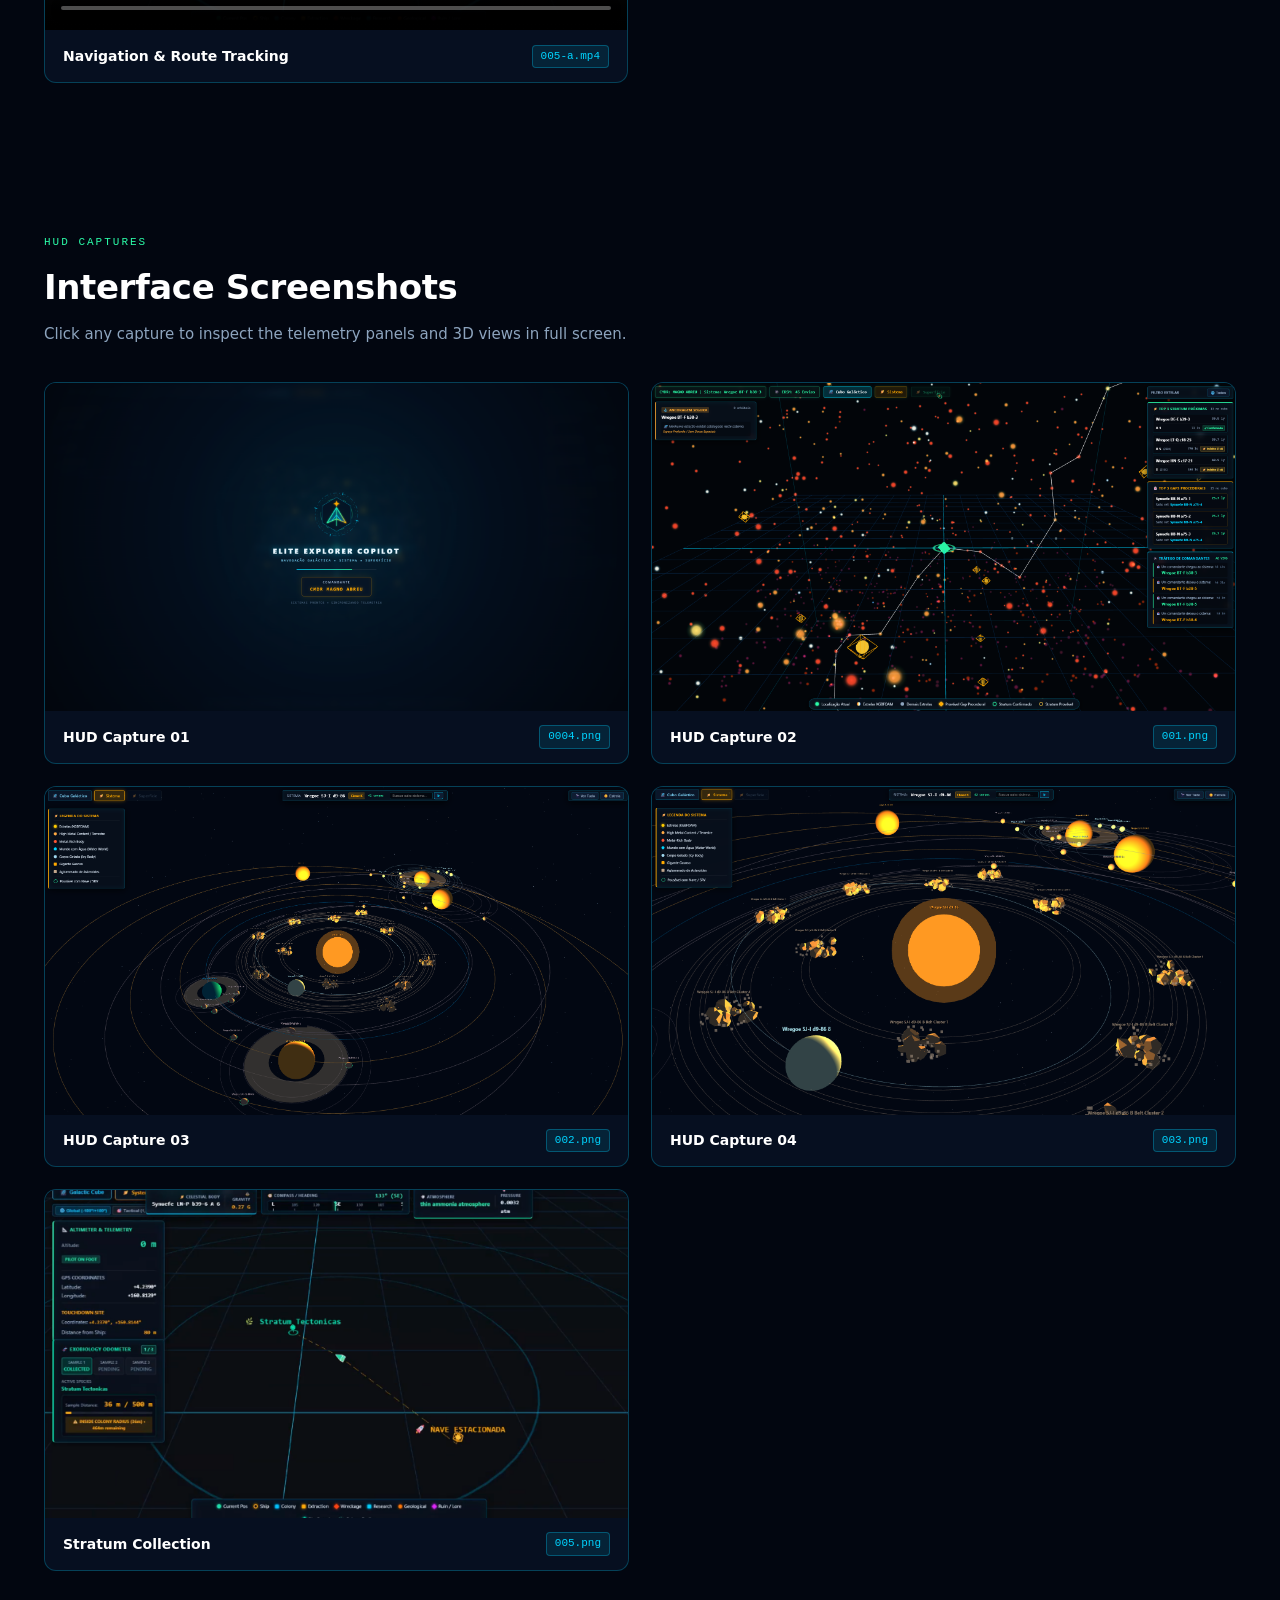
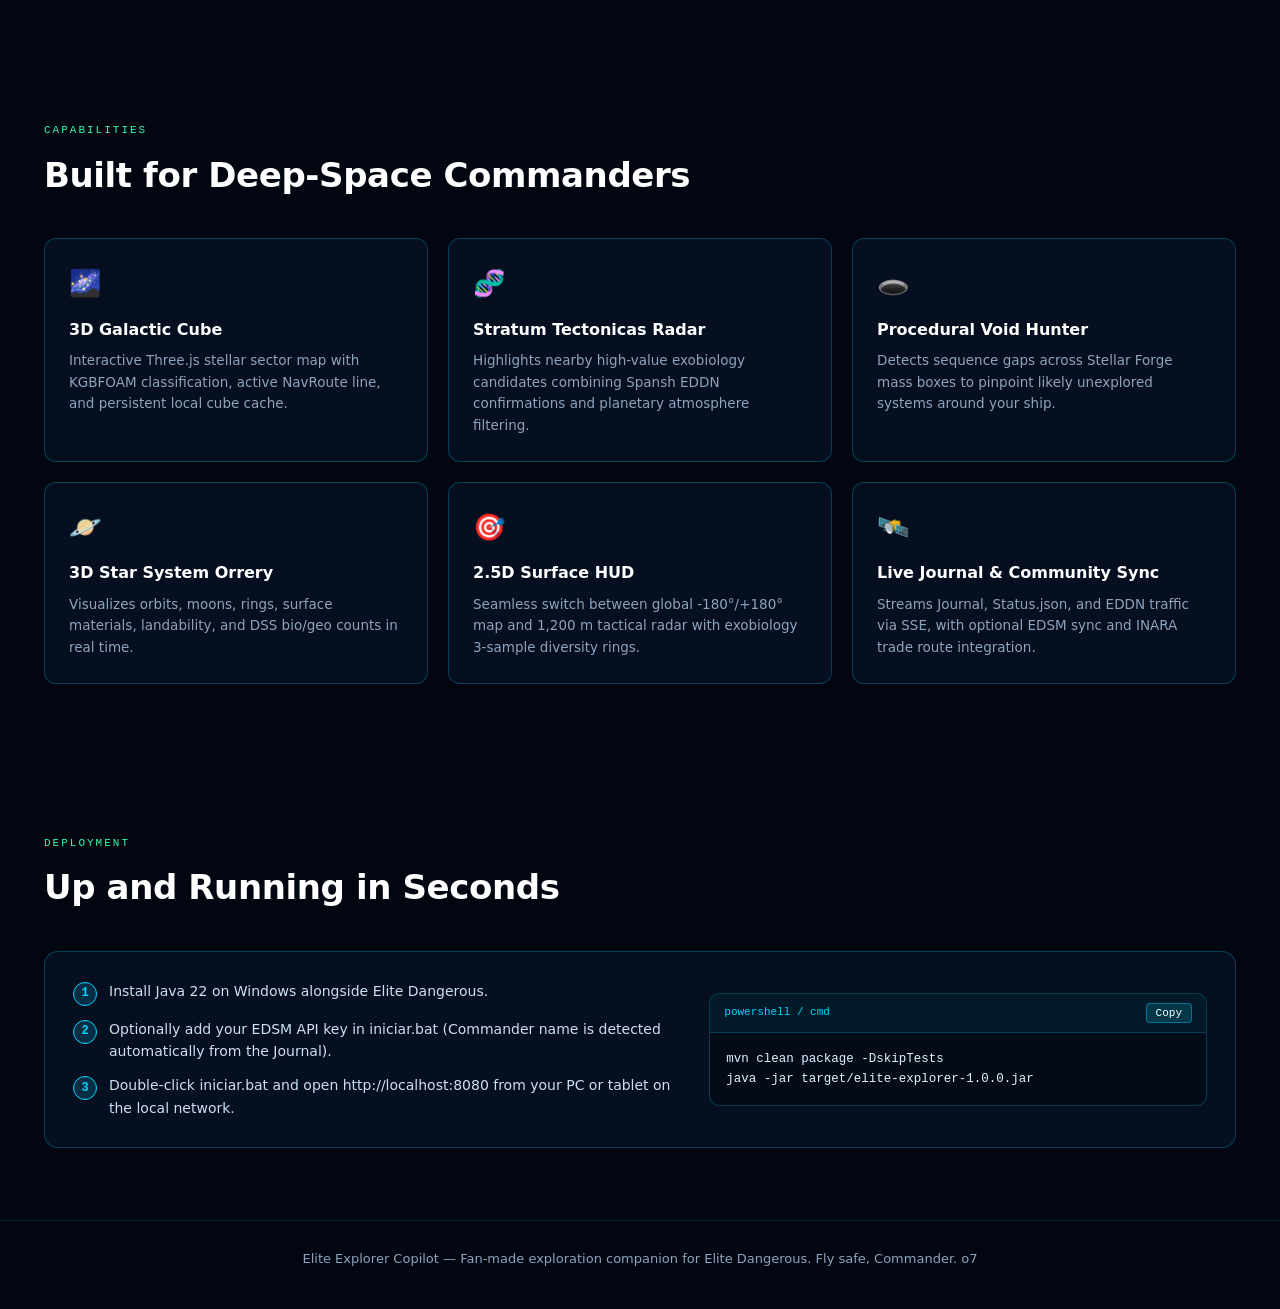
==== commit 745d6b04: "Videos and images" ====
--- a/docs/index.html
+++ b/docs/index.html
@@ -708,6 +708,18 @@
                         <span class="media-code">002.mp4</span>
                     </div>
                 </article>
+
+                <article class="media-card">
+                    <div class="video-wrapper">
+                        <video controls playsinline preload="metadata" poster="./005.png">
+                            <source src="./005-a.mp4" type="video/mp4">
+                        </video>
+                    </div>
+                    <div class="media-meta">
+                        <span class="media-title" data-i18n="video3Title">Navigation &amp; Route Tracking</span>
+                        <span class="media-code">005-a.mp4</span>
+                    </div>
+                </article>
             </div>
         </section>
 
@@ -751,6 +763,14 @@
                     <figcaption class="media-meta">
                         <span class="media-title" data-i18n="shot4">HUD Capture 04</span>
                         <span class="media-code">003.png</span>
+                    </figcaption>
+                </figure>
+
+                <figure class="shot-card" data-lightbox="./005.png">
+                    <img src="./005.png" alt="Elite Explorer Copilot Stratum collection 005" loading="lazy">
+                    <figcaption class="media-meta">
+                        <span class="media-title" data-i18n="shot5">Stratum Collection</span>
+                        <span class="media-code">005.png</span>
                     </figcaption>
                 </figure>
             </div>
@@ -892,7 +912,7 @@
 
         // Lightbox gallery
         (function initLightbox() {
-            const sources = ['./0004.png', './001.png', './002.png', './003.png'];
+            const sources = ['./0004.png', './001.png', './002.png', './003.png', './005.png'];
             const modal = document.getElementById('lightbox');
             const lbImg = document.getElementById('lbImg');
             let currentIdx = 0;
@@ -959,6 +979,7 @@
                 videosSub: 'Recorded straight from the live HUD connected to Elite Dangerous telemetry.',
                 video1Title: 'System Demo — Clip 01',
                 video2Title: 'System Demo — Clip 02',
+                video3Title: 'Navigation & Route Tracking',
                 galleryKicker: 'HUD CAPTURES',
                 galleryTitle: 'Interface Screenshots',
                 gallerySub: 'Click any capture to inspect the telemetry panels and 3D views in full screen.',
@@ -966,6 +987,7 @@
                 shot2: 'HUD Capture 02',
                 shot3: 'HUD Capture 03',
                 shot4: 'HUD Capture 04',
+                shot5: 'Stratum Collection',
                 featuresKicker: 'CAPABILITIES',
                 featuresTitle: 'Built for Deep-Space Commanders',
                 f1Title: '3D Galactic Cube',
@@ -1004,6 +1026,7 @@
                 videosSub: 'Gravações diretas da interface conectada à telemetria do Elite Dangerous.',
                 video1Title: 'Demonstração — Vídeo 01',
                 video2Title: 'Demonstração — Vídeo 02',
+                video3Title: 'Navegação e Acompanhamento de Rota',
                 galleryKicker: 'CAPTURAS DO HUD',
                 galleryTitle: 'Telas da Interface',
                 gallerySub: 'Clique em qualquer imagem para visualizar em tela cheia.',
@@ -1011,6 +1034,7 @@
                 shot2: 'Captura do HUD 02',
                 shot3: 'Captura do HUD 03',
                 shot4: 'Captura do HUD 04',
+                shot5: 'Coleta de Stratum',
                 featuresKicker: 'FUNCIONALIDADES',
                 featuresTitle: 'Projetado para Exploradores',
                 f1Title: 'Cubo Galáctico 3D',
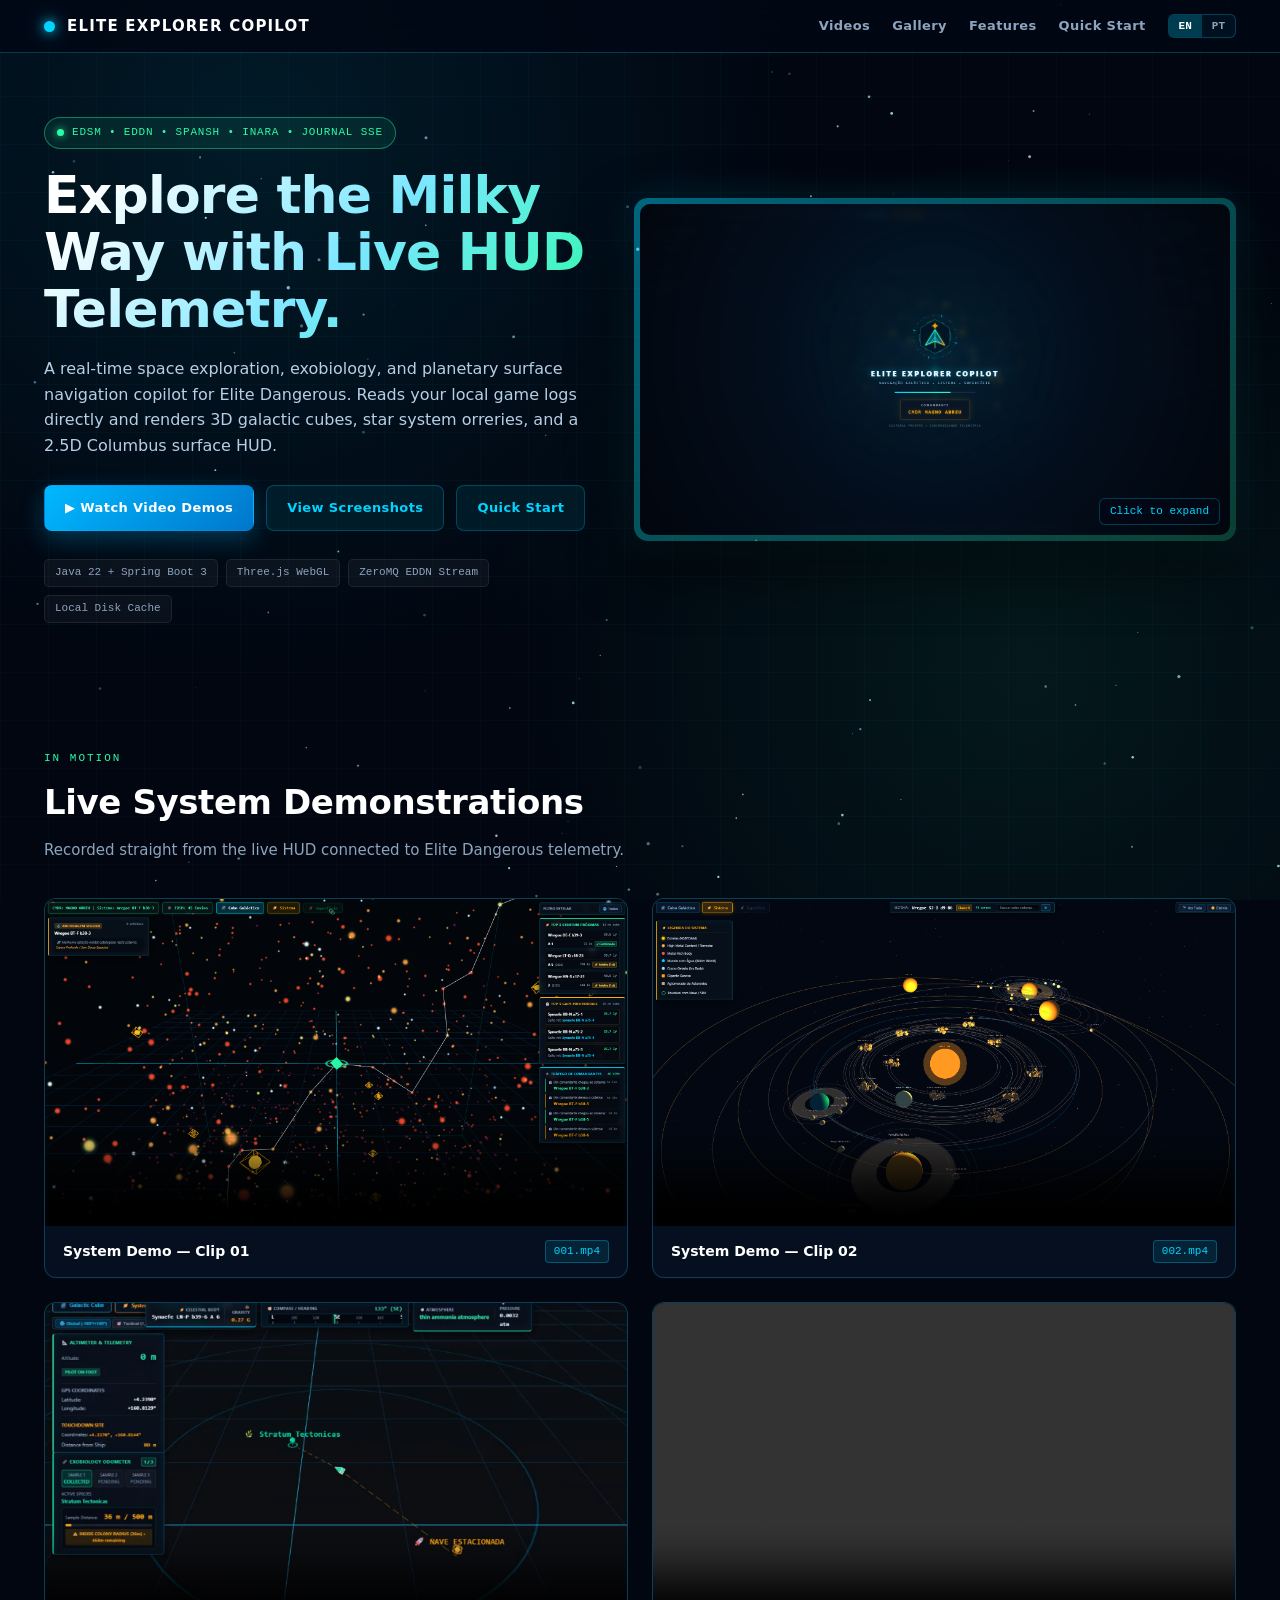
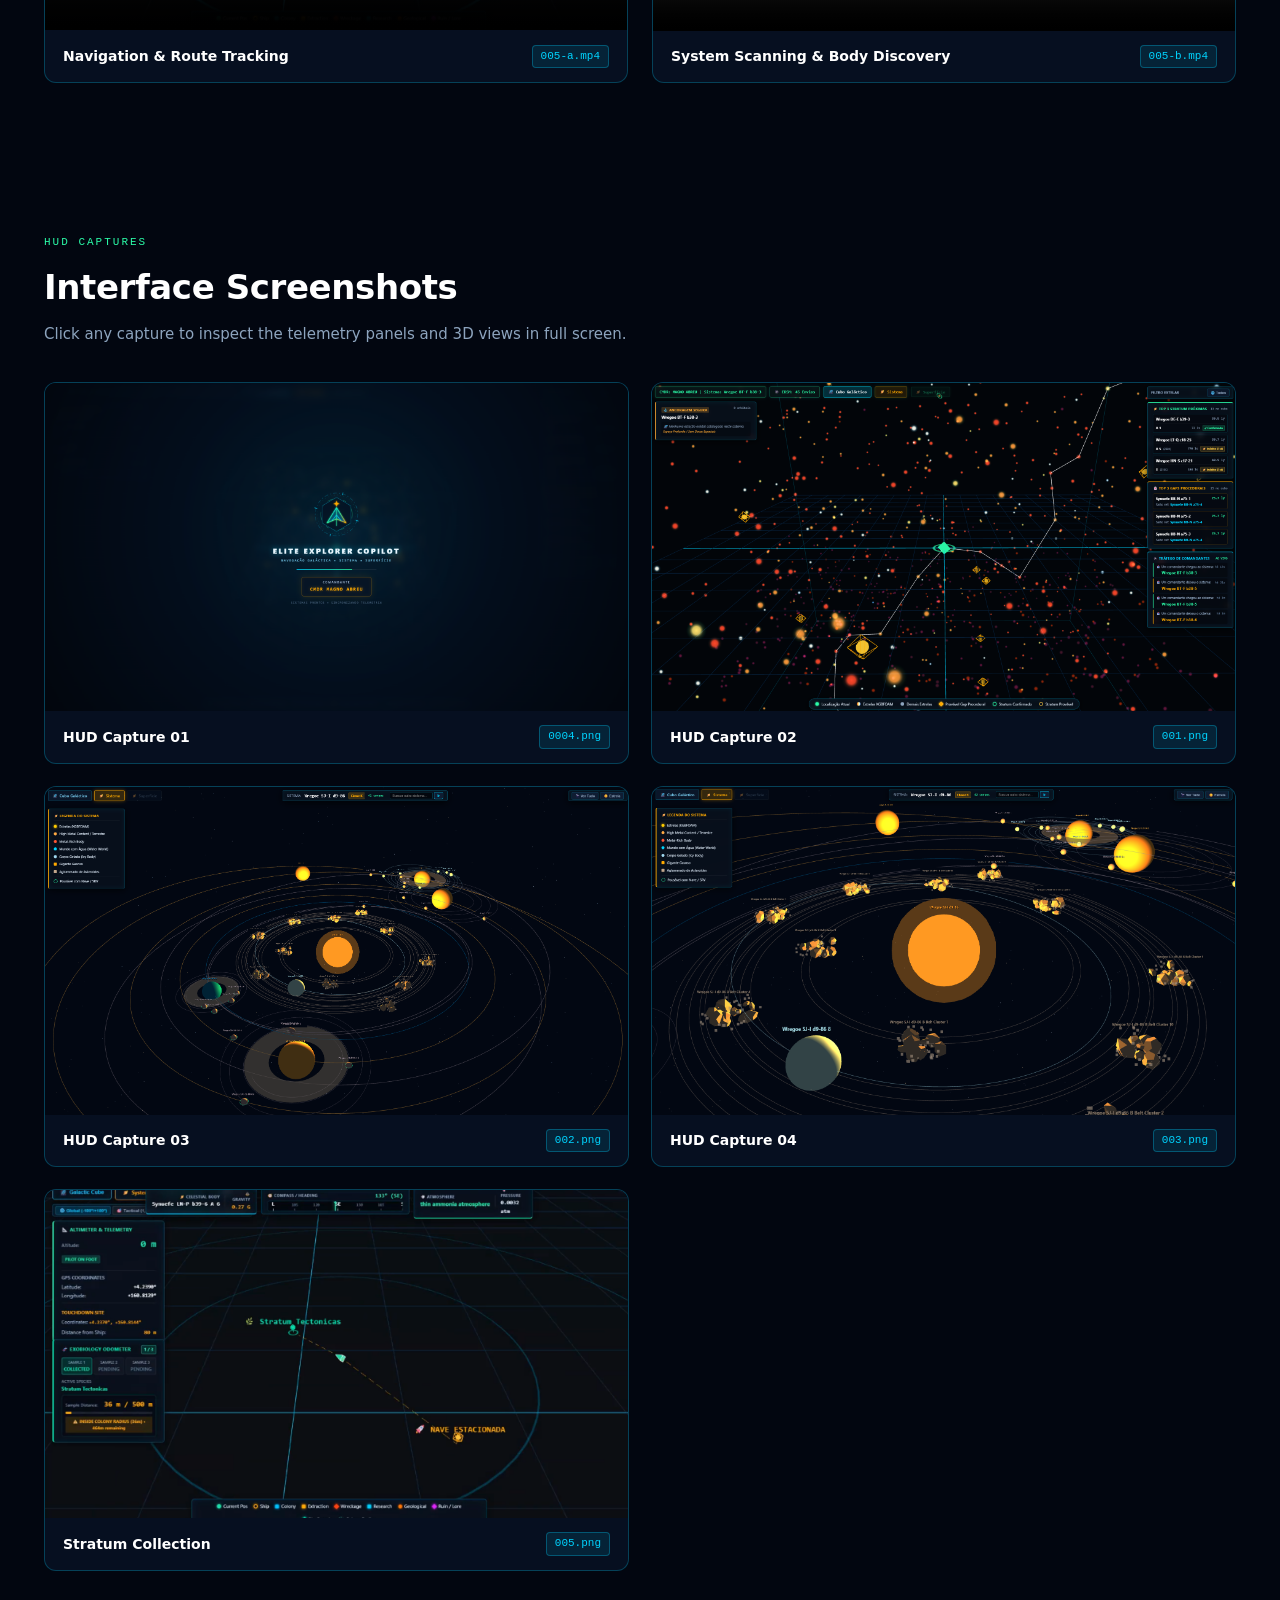
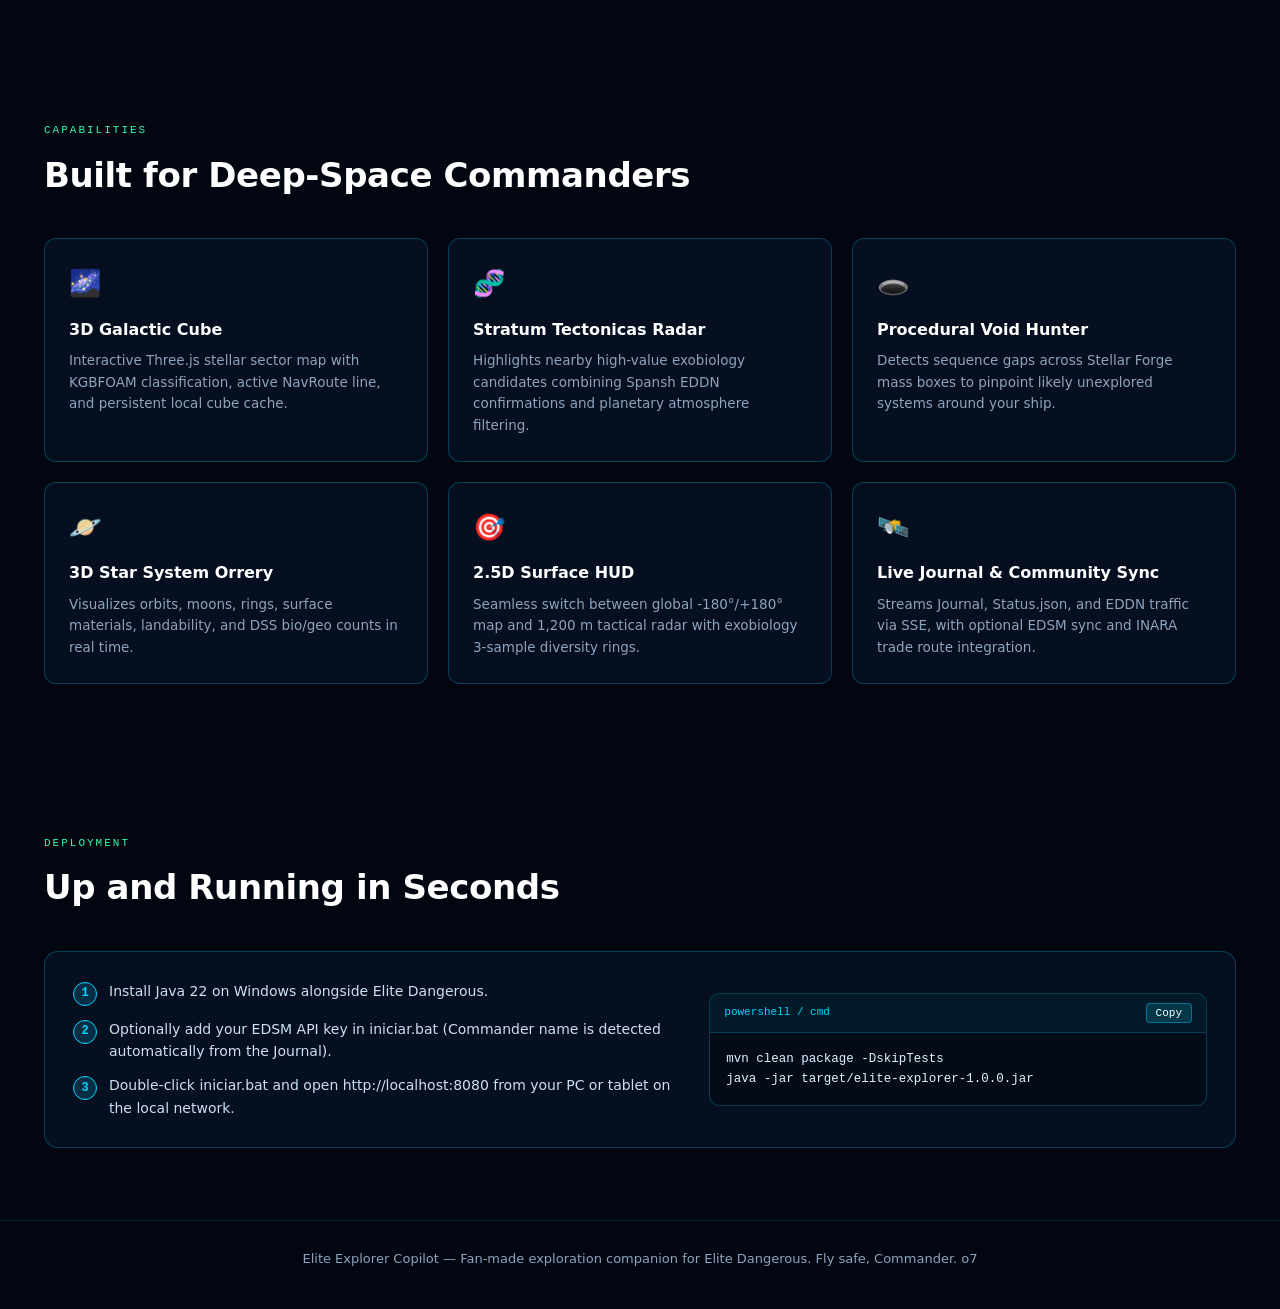
==== commit 2ea8b2d1: "Videos and images" ====
--- a/docs/index.html
+++ b/docs/index.html
@@ -720,6 +720,18 @@
                         <span class="media-code">005-a.mp4</span>
                     </div>
                 </article>
+
+                <article class="media-card">
+                    <div class="video-wrapper">
+                        <video controls playsinline preload="metadata">
+                            <source src="./005-b.mp4" type="video/mp4">
+                        </video>
+                    </div>
+                    <div class="media-meta">
+                        <span class="media-title" data-i18n="video4Title">System Scanning &amp; Body Discovery</span>
+                        <span class="media-code">005-b.mp4</span>
+                    </div>
+                </article>
             </div>
         </section>
 
@@ -980,6 +992,7 @@
                 video1Title: 'System Demo — Clip 01',
                 video2Title: 'System Demo — Clip 02',
                 video3Title: 'Navigation & Route Tracking',
+                video4Title: 'System Scanning & Body Discovery',
                 galleryKicker: 'HUD CAPTURES',
                 galleryTitle: 'Interface Screenshots',
                 gallerySub: 'Click any capture to inspect the telemetry panels and 3D views in full screen.',
@@ -1027,6 +1040,7 @@
                 video1Title: 'Demonstração — Vídeo 01',
                 video2Title: 'Demonstração — Vídeo 02',
                 video3Title: 'Navegação e Acompanhamento de Rota',
+                video4Title: 'Escaneamento de Sistema e Descobrimento de Corpos',
                 galleryKicker: 'CAPTURAS DO HUD',
                 galleryTitle: 'Telas da Interface',
                 gallerySub: 'Clique em qualquer imagem para visualizar em tela cheia.',
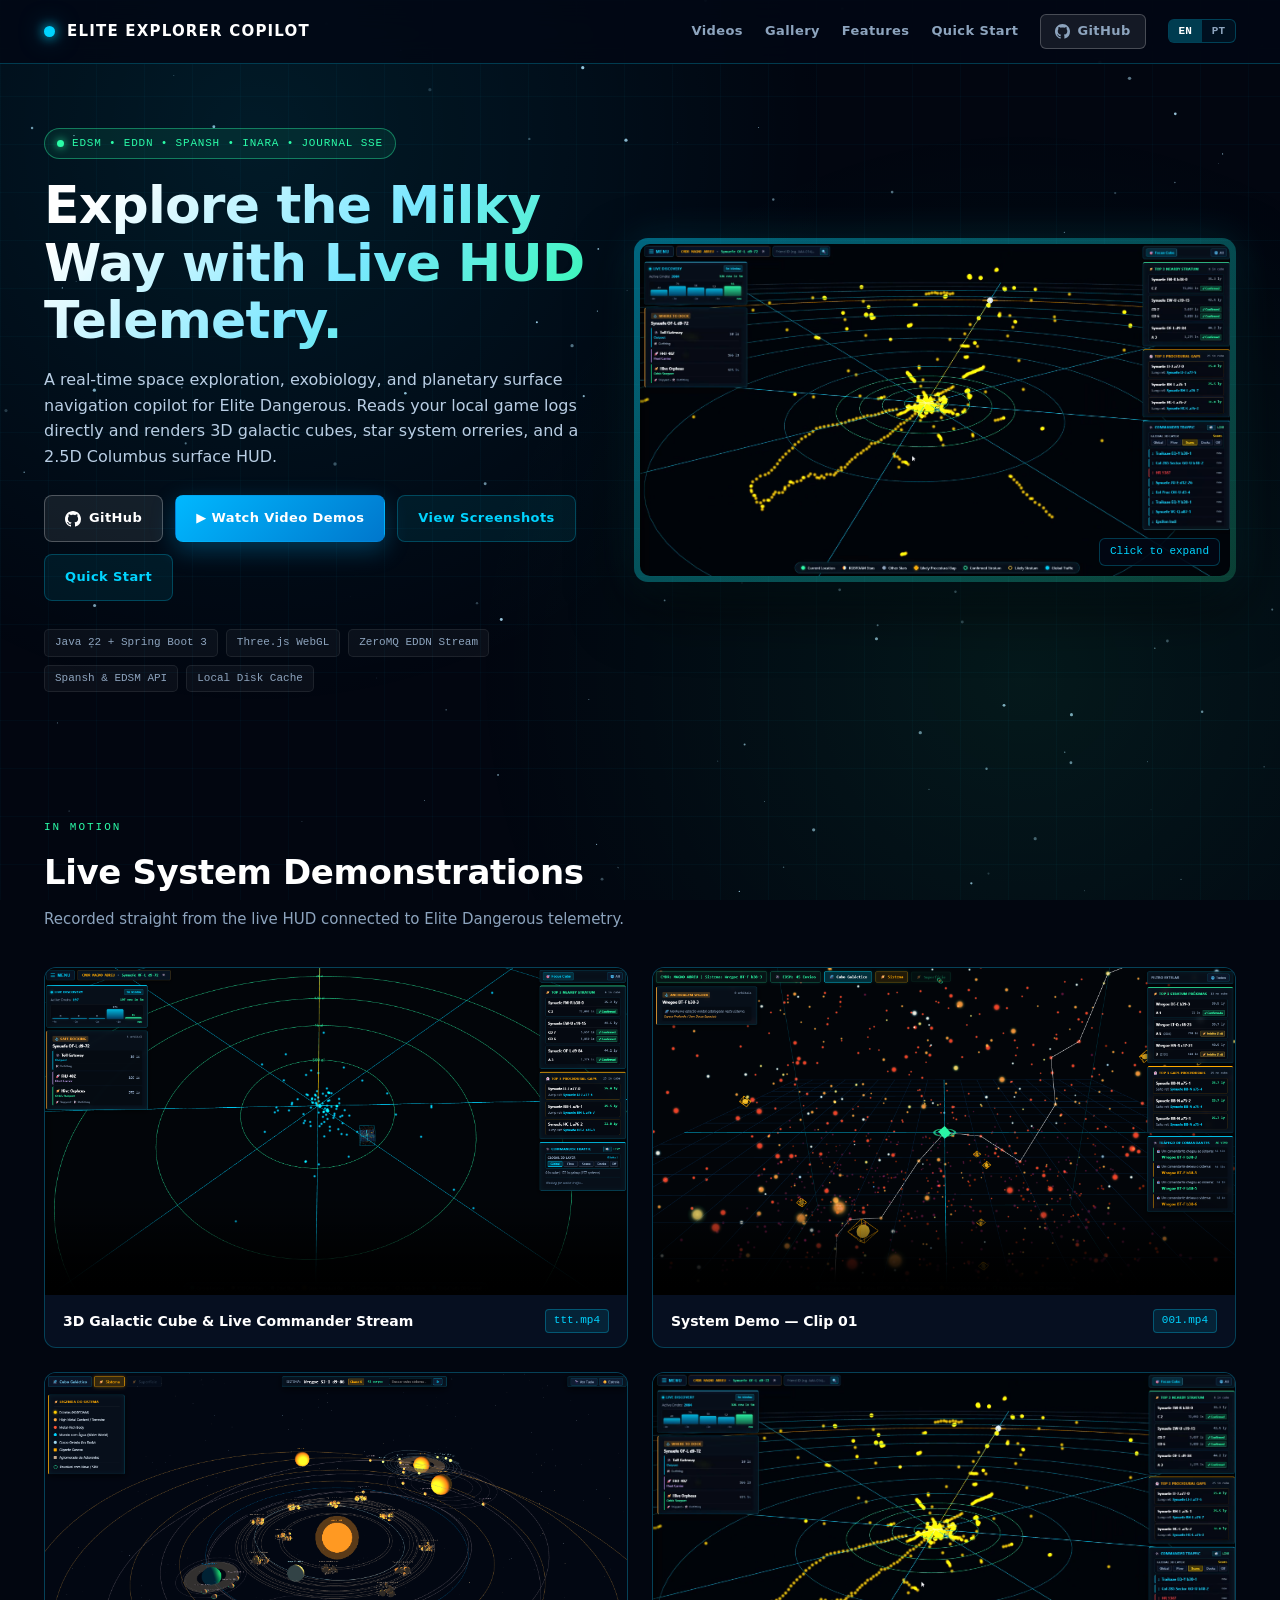
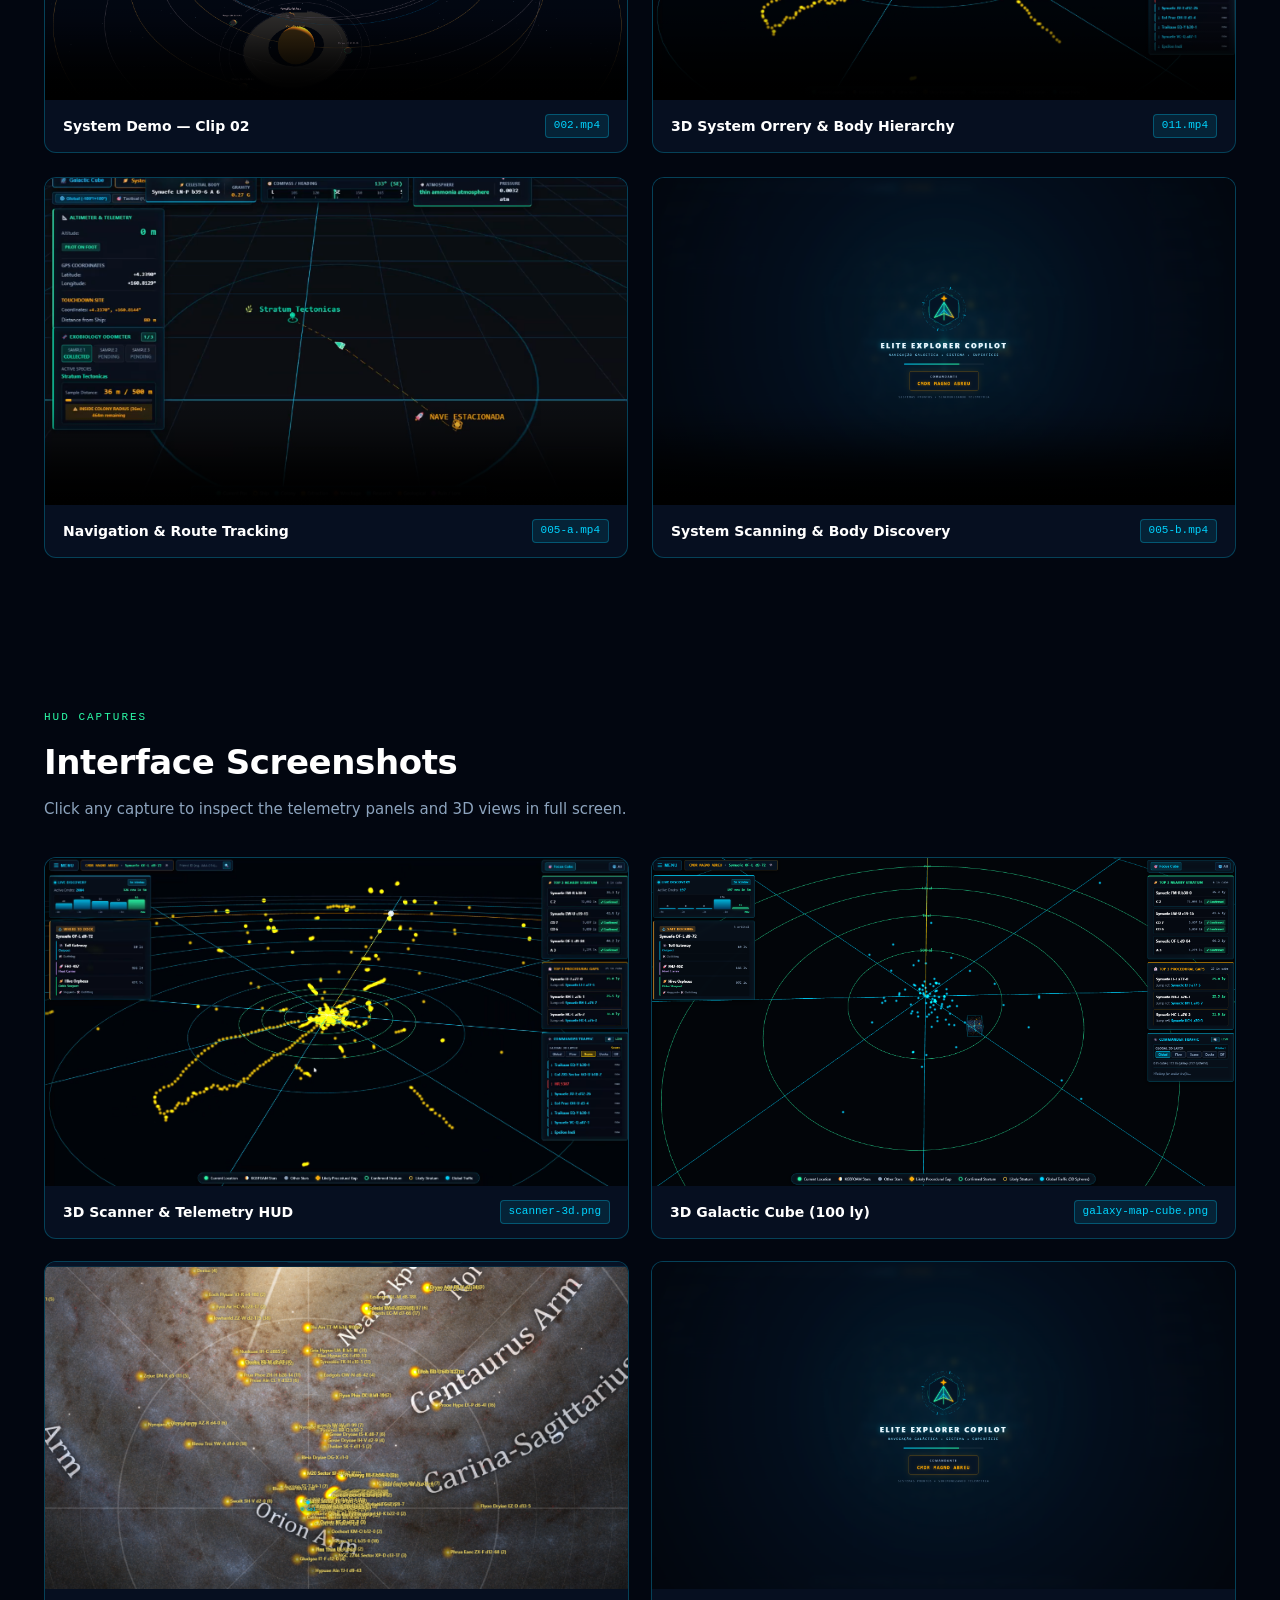
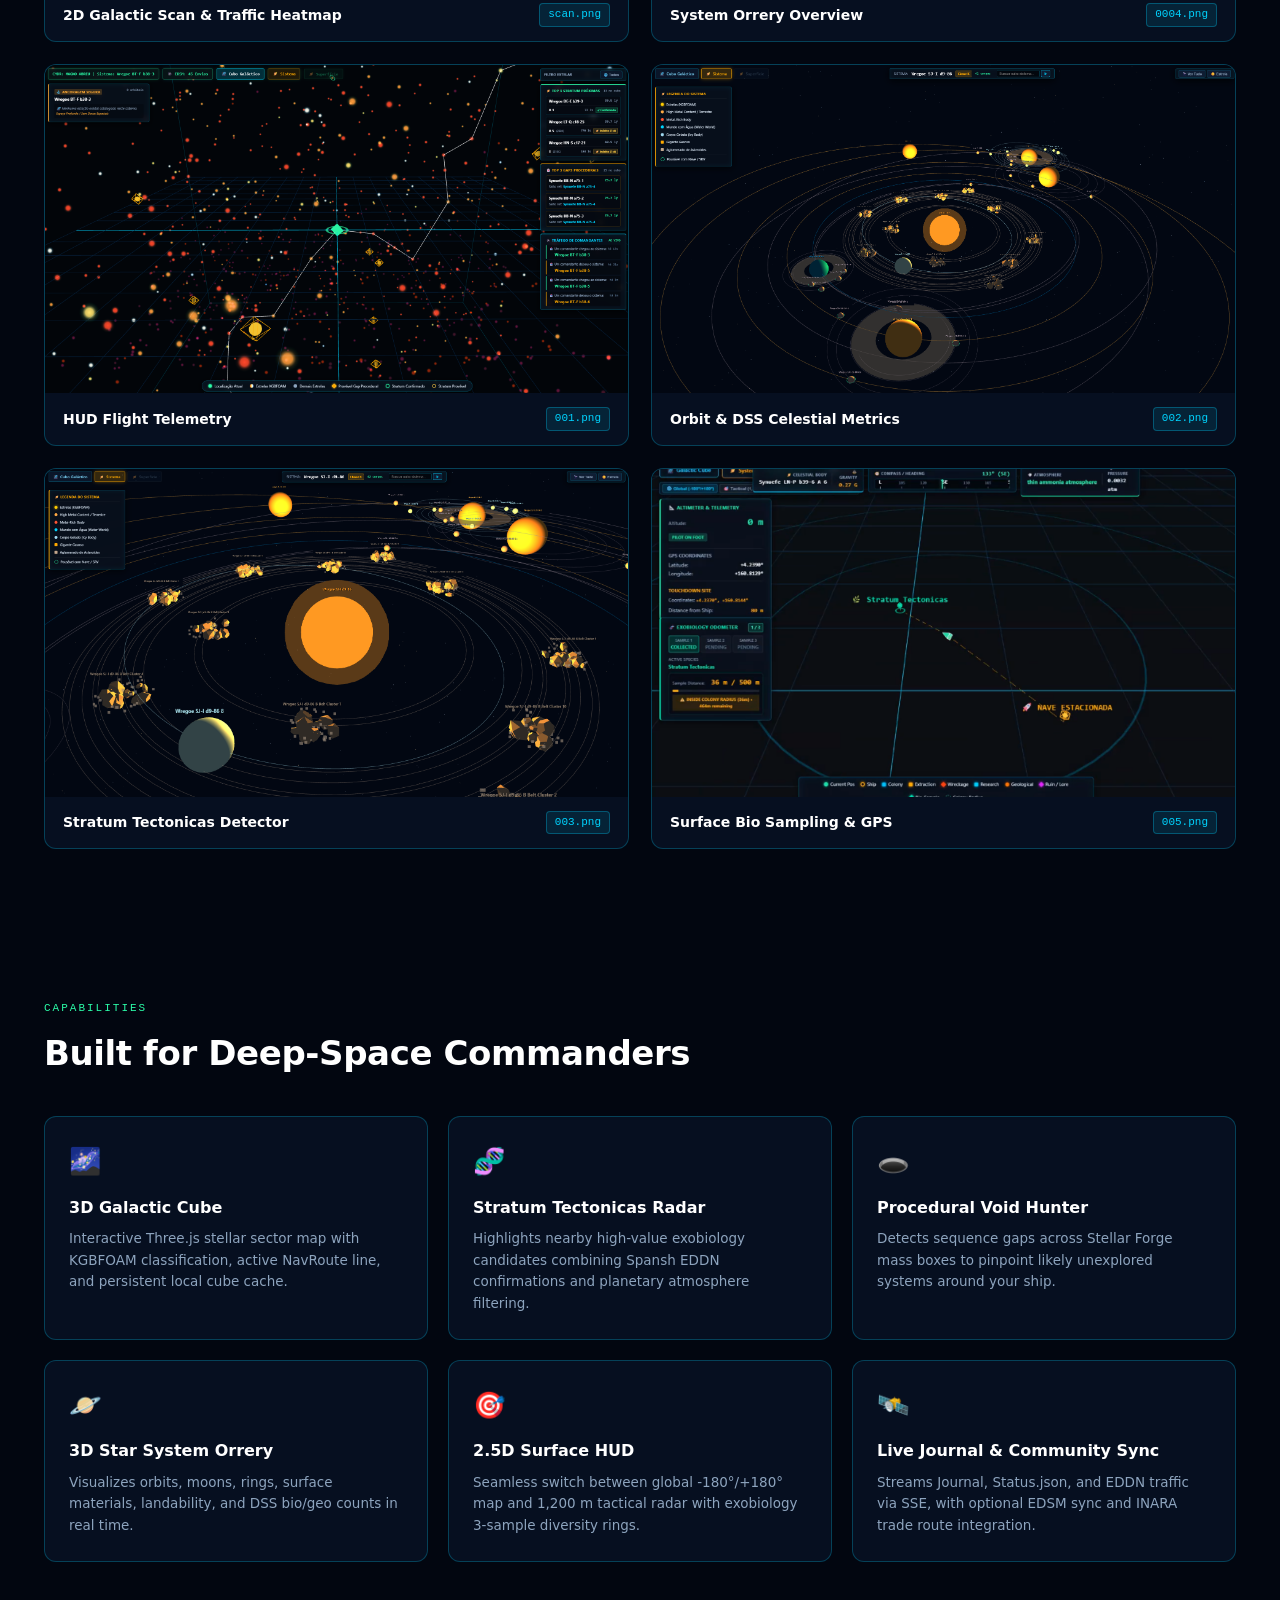
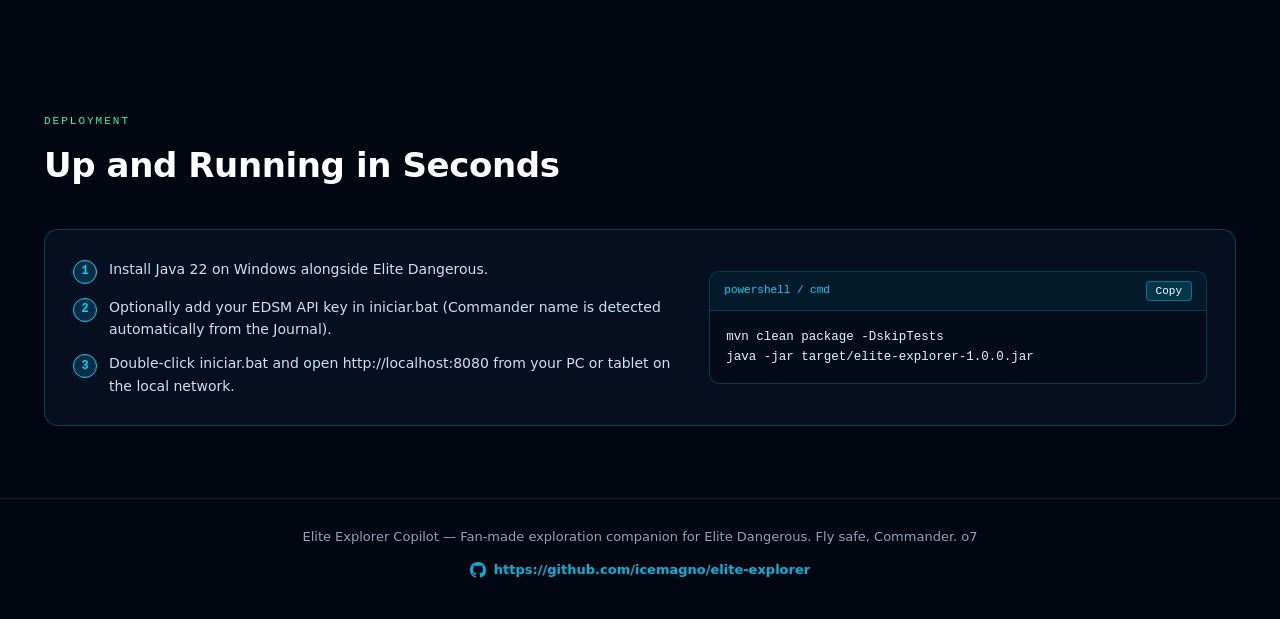
==== commit 9701b793: "New page updates" ====
--- a/docs/index.html
+++ b/docs/index.html
@@ -288,6 +288,41 @@
             background: rgba(0, 212, 255, 0.14);
         }
 
+        .btn-github {
+            background: rgba(255, 255, 255, 0.08);
+            border-color: rgba(255, 255, 255, 0.25);
+            color: #ffffff;
+        }
+
+        .btn-github:hover {
+            border-color: #ffffff;
+            background: rgba(255, 255, 255, 0.16);
+            box-shadow: 0 8px 24px rgba(255, 255, 255, 0.18);
+        }
+
+        .github-nav-btn {
+            display: inline-flex;
+            align-items: center;
+            gap: 7px;
+            color: #ffffff;
+            text-decoration: none;
+            font-size: 13px;
+            font-weight: 600;
+            padding: 6px 14px;
+            border-radius: 6px;
+            background: rgba(255, 255, 255, 0.08);
+            border: 1px solid rgba(255, 255, 255, 0.22);
+            transition: all 0.2s ease;
+        }
+
+        .github-nav-btn:hover {
+            background: rgba(255, 255, 255, 0.18);
+            border-color: var(--cyan);
+            color: var(--cyan);
+            box-shadow: 0 0 14px rgba(0, 212, 255, 0.3);
+            transform: translateY(-1px);
+        }
+
         .tech-badges {
             display: flex;
             flex-wrap: wrap;
@@ -632,6 +667,12 @@
                 <a href="#gallery" data-i18n="navGallery">Gallery</a>
                 <a href="#features" data-i18n="navFeatures">Features</a>
                 <a href="#quickstart" data-i18n="navQuickstart">Quick Start</a>
+                <a href="https://github.com/icemagno/elite-explorer" target="_blank" rel="noopener noreferrer" class="github-nav-btn" title="GitHub Repository: icemagno/elite-explorer">
+                    <svg viewBox="0 0 16 16" width="15" height="15" fill="currentColor">
+                        <path d="M8 0C3.58 0 0 3.58 0 8c0 3.54 2.29 6.53 5.47 7.59.4.07.55-.17.55-.38 0-.19-.01-.82-.01-1.49-2.01.37-2.53-.49-2.69-.94-.09-.23-.48-.94-.82-1.13-.28-.15-.68-.52-.01-.53.63-.01 1.08.58 1.23.82.72 1.21 1.87.87 2.33.66.07-.52.28-.87.51-1.07-1.78-.2-3.64-.89-3.64-3.95 0-.87.31-1.59.82-2.15-.08-.2-.36-1.02.08-2.12 0 0 .67-.21 2.2.82.64-.18 1.32-.27 2-.27.68 0 1.36.09 2 .27 1.53-1.04 2.2-.82 2.2-.82.44 1.1.16 1.92.08 2.12.51.56.82 1.27.82 2.15 0 3.07-1.87 3.75-3.65 3.95.29.25.54.73.54 1.48 0 1.07-.01 1.93-.01 2.2 0 .21.15.46.55.38A8.012 8.012 0 0 0 16 8c0-4.42-3.58-8-8-8z"/>
+                    </svg>
+                    <span>GitHub</span>
+                </a>
                 <div class="lang-switch" role="group" aria-label="Language switch">
                     <button class="lang-btn active" id="btnEn" type="button">EN</button>
                     <button class="lang-btn" id="btnPt" type="button">PT</button>
@@ -655,6 +696,12 @@
                         Reads your local game logs directly and renders 3D galactic cubes, star system orreries, and a 2.5D Columbus surface HUD.
                     </p>
                     <div class="hero-actions">
+                        <a href="https://github.com/icemagno/elite-explorer" target="_blank" rel="noopener noreferrer" class="btn btn-github">
+                            <svg viewBox="0 0 16 16" width="16" height="16" fill="currentColor">
+                                <path d="M8 0C3.58 0 0 3.58 0 8c0 3.54 2.29 6.53 5.47 7.59.4.07.55-.17.55-.38 0-.19-.01-.82-.01-1.49-2.01.37-2.53-.49-2.69-.94-.09-.23-.48-.94-.82-1.13-.28-.15-.68-.52-.01-.53.63-.01 1.08.58 1.23.82.72 1.21 1.87.87 2.33.66.07-.52.28-.87.51-1.07-1.78-.2-3.64-.89-3.64-3.95 0-.87.31-1.59.82-2.15-.08-.2-.36-1.02.08-2.12 0 0 .67-.21 2.2.82.64-.18 1.32-.27 2-.27.68 0 1.36.09 2 .27 1.53-1.04 2.2-.82 2.2-.82.44 1.1.16 1.92.08 2.12.51.56.82 1.27.82 2.15 0 3.07-1.87 3.75-3.65 3.95.29.25.54.73.54 1.48 0 1.07-.01 1.93-.01 2.2 0 .21.15.46.55.38A8.012 8.012 0 0 0 16 8c0-4.42-3.58-8-8-8z"/>
+                            </svg>
+                            <span data-i18n="ctaGithub">GitHub</span>
+                        </a>
                         <a href="#videos" class="btn btn-primary" data-i18n="ctaVideos">▶ Watch Video Demos</a>
                         <a href="#gallery" class="btn btn-secondary" data-i18n="ctaGallery">View Screenshots</a>
                         <a href="#quickstart" class="btn btn-secondary" data-i18n="ctaDocs">Quick Start</a>
@@ -663,12 +710,13 @@
                         <span class="tech-badge">Java 22 + Spring Boot 3</span>
                         <span class="tech-badge">Three.js WebGL</span>
                         <span class="tech-badge">ZeroMQ EDDN Stream</span>
+                        <span class="tech-badge">Spansh &amp; EDSM API</span>
                         <span class="tech-badge">Local Disk Cache</span>
                     </div>
                 </div>
 
-                <div class="hero-frame" data-lightbox="./0004.png">
-                    <img src="./0004.png" alt="Elite Explorer Copilot main interface" loading="eager">
+                <div class="hero-frame" data-lightbox="./scanner-3d.png">
+                    <img src="./scanner-3d.png" alt="Elite Explorer Copilot 3D Scanner & HUD interface" loading="eager">
                     <span class="hero-frame-tag" data-i18n="clickZoom">Click to expand</span>
                 </div>
             </div>
@@ -685,6 +733,20 @@
             </div>
 
             <div class="video-grid">
+                <!-- Video 1 (Novo Destaque) -->
+                <article class="media-card">
+                    <div class="video-wrapper">
+                        <video controls playsinline preload="metadata" poster="./galaxy-map-cube.png">
+                            <source src="./ttt.mp4" type="video/mp4">
+                        </video>
+                    </div>
+                    <div class="media-meta">
+                        <span class="media-title" data-i18n="videoNewTitle">3D Galactic Cube &amp; Live Commander Stream</span>
+                        <span class="media-code">ttt.mp4</span>
+                    </div>
+                </article>
+
+                <!-- Video 2 -->
                 <article class="media-card">
                     <div class="video-wrapper">
                         <video controls playsinline preload="metadata" poster="./001.png">
@@ -697,6 +759,7 @@
                     </div>
                 </article>
 
+                <!-- Video 3 -->
                 <article class="media-card">
                     <div class="video-wrapper">
                         <video controls playsinline preload="metadata" poster="./002.png">
@@ -709,6 +772,20 @@
                     </div>
                 </article>
 
+                <!-- Video 4 -->
+                <article class="media-card">
+                    <div class="video-wrapper">
+                        <video controls playsinline preload="metadata" poster="./scanner-3d.png">
+                            <source src="./011.mp4" type="video/mp4">
+                        </video>
+                    </div>
+                    <div class="media-meta">
+                        <span class="media-title" data-i18n="videoOrreryTitle">3D System Orrery &amp; Body Hierarchy</span>
+                        <span class="media-code">011.mp4</span>
+                    </div>
+                </article>
+
+                <!-- Video 5 -->
                 <article class="media-card">
                     <div class="video-wrapper">
                         <video controls playsinline preload="metadata" poster="./005.png">
@@ -721,9 +798,10 @@
                     </div>
                 </article>
 
+                <!-- Video 6 -->
                 <article class="media-card">
                     <div class="video-wrapper">
-                        <video controls playsinline preload="metadata">
+                        <video controls playsinline preload="metadata" poster="./0004.png">
                             <source src="./005-b.mp4" type="video/mp4">
                         </video>
                     </div>
@@ -746,42 +824,74 @@
             </div>
 
             <div class="gallery-grid">
+                <!-- Shot 1 (Novo Destaque) -->
+                <figure class="shot-card" data-lightbox="./scanner-3d.png">
+                    <img src="./scanner-3d.png" alt="Elite Explorer Copilot 3D Scanner" loading="lazy">
+                    <figcaption class="media-meta">
+                        <span class="media-title" data-i18n="shotScanner">3D Scanner &amp; Telemetry HUD</span>
+                        <span class="media-code">scanner-3d.png</span>
+                    </figcaption>
+                </figure>
+
+                <!-- Shot 2 (Cubo Galáctico) -->
+                <figure class="shot-card" data-lightbox="./galaxy-map-cube.png">
+                    <img src="./galaxy-map-cube.png" alt="Elite Explorer Copilot 3D Galaxy Cube" loading="lazy">
+                    <figcaption class="media-meta">
+                        <span class="media-title" data-i18n="shotCube">3D Galactic Cube (100 ly)</span>
+                        <span class="media-code">galaxy-map-cube.png</span>
+                    </figcaption>
+                </figure>
+
+                <!-- Shot 3 (Heatmap & Tráfego) -->
+                <figure class="shot-card" data-lightbox="./scan.png">
+                    <img src="./scan.png" alt="Elite Explorer Copilot Galaxy Scan" loading="lazy">
+                    <figcaption class="media-meta">
+                        <span class="media-title" data-i18n="shotScan">2D Galactic Scan &amp; Traffic Heatmap</span>
+                        <span class="media-code">scan.png</span>
+                    </figcaption>
+                </figure>
+
+                <!-- Shot 4 (Orrery) -->
                 <figure class="shot-card" data-lightbox="./0004.png">
                     <img src="./0004.png" alt="Elite Explorer Copilot capture 0004" loading="lazy">
                     <figcaption class="media-meta">
-                        <span class="media-title" data-i18n="shot1">HUD Capture 01</span>
+                        <span class="media-title" data-i18n="shot1">System Orrery Overview</span>
                         <span class="media-code">0004.png</span>
                     </figcaption>
                 </figure>
 
+                <!-- Shot 5 -->
                 <figure class="shot-card" data-lightbox="./001.png">
                     <img src="./001.png" alt="Elite Explorer Copilot capture 001" loading="lazy">
                     <figcaption class="media-meta">
-                        <span class="media-title" data-i18n="shot2">HUD Capture 02</span>
+                        <span class="media-title" data-i18n="shot2">HUD Flight Telemetry</span>
                         <span class="media-code">001.png</span>
                     </figcaption>
                 </figure>
 
+                <!-- Shot 6 -->
                 <figure class="shot-card" data-lightbox="./002.png">
                     <img src="./002.png" alt="Elite Explorer Copilot capture 002" loading="lazy">
                     <figcaption class="media-meta">
-                        <span class="media-title" data-i18n="shot3">HUD Capture 03</span>
+                        <span class="media-title" data-i18n="shot3">Orbit &amp; DSS Celestial Metrics</span>
                         <span class="media-code">002.png</span>
                     </figcaption>
                 </figure>
 
+                <!-- Shot 7 -->
                 <figure class="shot-card" data-lightbox="./003.png">
                     <img src="./003.png" alt="Elite Explorer Copilot capture 003" loading="lazy">
                     <figcaption class="media-meta">
-                        <span class="media-title" data-i18n="shot4">HUD Capture 04</span>
+                        <span class="media-title" data-i18n="shot4">Stratum Tectonicas Detector</span>
                         <span class="media-code">003.png</span>
                     </figcaption>
                 </figure>
 
+                <!-- Shot 8 -->
                 <figure class="shot-card" data-lightbox="./005.png">
                     <img src="./005.png" alt="Elite Explorer Copilot Stratum collection 005" loading="lazy">
                     <figcaption class="media-meta">
-                        <span class="media-title" data-i18n="shot5">Stratum Collection</span>
+                        <span class="media-title" data-i18n="shot5">Surface Bio Sampling &amp; GPS</span>
                         <span class="media-code">005.png</span>
                     </figcaption>
                 </figure>
@@ -870,8 +980,14 @@
     </main>
 
     <footer>
-        <div class="container">
+        <div class="container" style="display: flex; flex-direction: column; align-items: center; gap: 12px; text-align: center;">
             <p data-i18n="footerText">Elite Explorer Copilot — Fan-made exploration companion for Elite Dangerous. Fly safe, Commander. o7</p>
+            <a href="https://github.com/icemagno/elite-explorer" target="_blank" rel="noopener noreferrer" style="color: var(--cyan); text-decoration: none; display: inline-flex; align-items: center; gap: 8px; font-size: 13px; font-weight: 600; opacity: 0.85; transition: all 0.2s;" onmouseover="this.style.opacity='1'; this.style.color='#2bfca8';" onmouseout="this.style.opacity='0.85'; this.style.color='var(--cyan)';">
+                <svg viewBox="0 0 16 16" width="16" height="16" fill="currentColor">
+                    <path d="M8 0C3.58 0 0 3.58 0 8c0 3.54 2.29 6.53 5.47 7.59.4.07.55-.17.55-.38 0-.19-.01-.82-.01-1.49-2.01.37-2.53-.49-2.69-.94-.09-.23-.48-.94-.82-1.13-.28-.15-.68-.52-.01-.53.63-.01 1.08.58 1.23.82.72 1.21 1.87.87 2.33.66.07-.52.28-.87.51-1.07-1.78-.2-3.64-.89-3.64-3.95 0-.87.31-1.59.82-2.15-.08-.2-.36-1.02.08-2.12 0 0 .67-.21 2.2.82.64-.18 1.32-.27 2-.27.68 0 1.36.09 2 .27 1.53-1.04 2.2-.82 2.2-.82.44 1.1.16 1.92.08 2.12.51.56.82 1.27.82 2.15 0 3.07-1.87 3.75-3.65 3.95.29.25.54.73.54 1.48 0 1.07-.01 1.93-.01 2.2 0 .21.15.46.55.38A8.012 8.012 0 0 0 16 8c0-4.42-3.58-8-8-8z"/>
+                </svg>
+                <span>https://github.com/icemagno/elite-explorer</span>
+            </a>
         </div>
     </footer>
 
@@ -924,7 +1040,16 @@
 
         // Lightbox gallery
         (function initLightbox() {
-            const sources = ['./0004.png', './001.png', './002.png', './003.png', './005.png'];
+            const sources = [
+                './scanner-3d.png',
+                './galaxy-map-cube.png',
+                './scan.png',
+                './0004.png',
+                './001.png',
+                './002.png',
+                './003.png',
+                './005.png'
+            ];
             const modal = document.getElementById('lightbox');
             const lbImg = document.getElementById('lbImg');
             let currentIdx = 0;
@@ -982,6 +1107,7 @@
                 navQuickstart: 'Quick Start',
                 heroTitle: 'Explore the Milky Way with Live HUD Telemetry.',
                 heroDesc: 'A real-time space exploration, exobiology, and planetary surface navigation copilot for Elite Dangerous. Reads your local game logs directly and renders 3D galactic cubes, star system orreries, and a 2.5D Columbus surface HUD.',
+                ctaGithub: 'GitHub Repository',
                 ctaVideos: '▶ Watch Video Demos',
                 ctaGallery: 'View Screenshots',
                 ctaDocs: 'Quick Start',
@@ -989,18 +1115,23 @@
                 videosKicker: 'IN MOTION',
                 videosTitle: 'Live System Demonstrations',
                 videosSub: 'Recorded straight from the live HUD connected to Elite Dangerous telemetry.',
+                videoNewTitle: '3D Galactic Cube & Live Commander Stream',
                 video1Title: 'System Demo — Clip 01',
                 video2Title: 'System Demo — Clip 02',
+                videoOrreryTitle: '3D System Orrery & Body Hierarchy',
                 video3Title: 'Navigation & Route Tracking',
                 video4Title: 'System Scanning & Body Discovery',
                 galleryKicker: 'HUD CAPTURES',
                 galleryTitle: 'Interface Screenshots',
                 gallerySub: 'Click any capture to inspect the telemetry panels and 3D views in full screen.',
-                shot1: 'HUD Capture 01',
-                shot2: 'HUD Capture 02',
-                shot3: 'HUD Capture 03',
-                shot4: 'HUD Capture 04',
-                shot5: 'Stratum Collection',
+                shotScanner: '3D Scanner & Telemetry HUD',
+                shotCube: '3D Galactic Cube (100 ly)',
+                shotScan: '2D Galactic Scan & Traffic Heatmap',
+                shot1: 'System Orrery Overview',
+                shot2: 'HUD Flight Telemetry',
+                shot3: 'Orbit & DSS Celestial Metrics',
+                shot4: 'Stratum Tectonicas Detector',
+                shot5: 'Surface Bio Sampling & GPS',
                 featuresKicker: 'CAPABILITIES',
                 featuresTitle: 'Built for Deep-Space Commanders',
                 f1Title: '3D Galactic Cube',
@@ -1030,6 +1161,7 @@
                 navQuickstart: 'Como Iniciar',
                 heroTitle: 'Explore a Via Láctea com Telemetria ao Vivo.',
                 heroDesc: 'Um copiloto em tempo real para exploração espacial, exobiologia e navegação de superfície em Elite Dangerous. Lê os logs locais do jogo e renderiza cubos galácticos 3D, orrery do sistema e HUD planetário 2.5D.',
+                ctaGithub: 'Repositório GitHub',
                 ctaVideos: '▶ Assistir Demonstrações',
                 ctaGallery: 'Ver Capturas',
                 ctaDocs: 'Como Iniciar',
@@ -1037,18 +1169,23 @@
                 videosKicker: 'EM AÇÃO',
                 videosTitle: 'Demonstrações do Sistema',
                 videosSub: 'Gravações diretas da interface conectada à telemetria do Elite Dangerous.',
+                videoNewTitle: 'Cubo Galáctico 3D & Tráfego de Comandantes',
                 video1Title: 'Demonstração — Vídeo 01',
                 video2Title: 'Demonstração — Vídeo 02',
+                videoOrreryTitle: 'Orrery 3D do Sistema & Hierarquia Celeste',
                 video3Title: 'Navegação e Acompanhamento de Rota',
                 video4Title: 'Escaneamento de Sistema e Descobrimento de Corpos',
                 galleryKicker: 'CAPTURAS DO HUD',
                 galleryTitle: 'Telas da Interface',
                 gallerySub: 'Clique em qualquer imagem para visualizar em tela cheia.',
-                shot1: 'Captura do HUD 01',
-                shot2: 'Captura do HUD 02',
-                shot3: 'Captura do HUD 03',
-                shot4: 'Captura do HUD 04',
-                shot5: 'Coleta de Stratum',
+                shotScanner: 'Scanner 3D & HUD de Telemetria',
+                shotCube: 'Cubo Galáctico 3D (100 ly)',
+                shotScan: 'Varredura 2D & Heatmap de Tráfego',
+                shot1: 'Visão Geral do Orrery 3D',
+                shot2: 'Telemetria de Voo no HUD',
+                shot3: 'Métricas Orbitais & Varredura DSS',
+                shot4: 'Detector de Stratum Tectonicas',
+                shot5: 'Amostragem Biológica & GPS de Solo',
                 featuresKicker: 'FUNCIONALIDADES',
                 featuresTitle: 'Projetado para Exploradores',
                 f1Title: 'Cubo Galáctico 3D',
